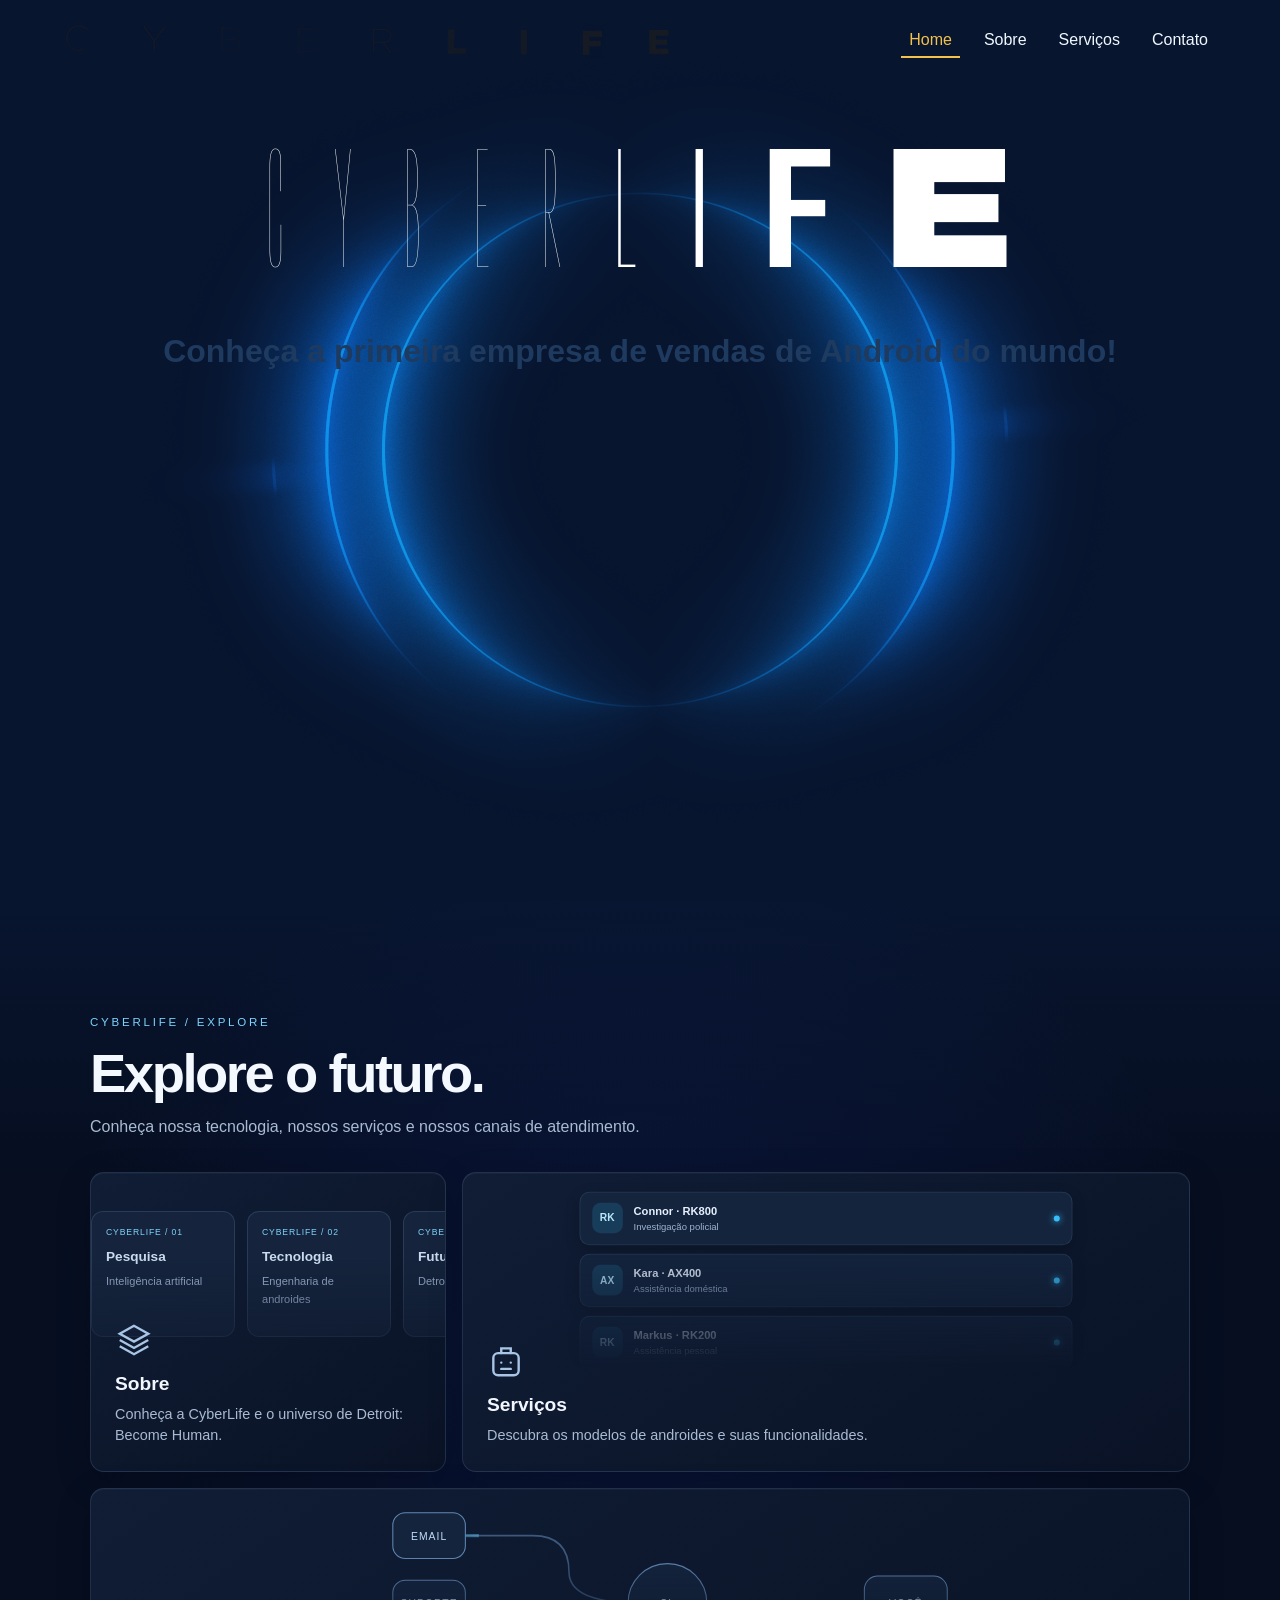
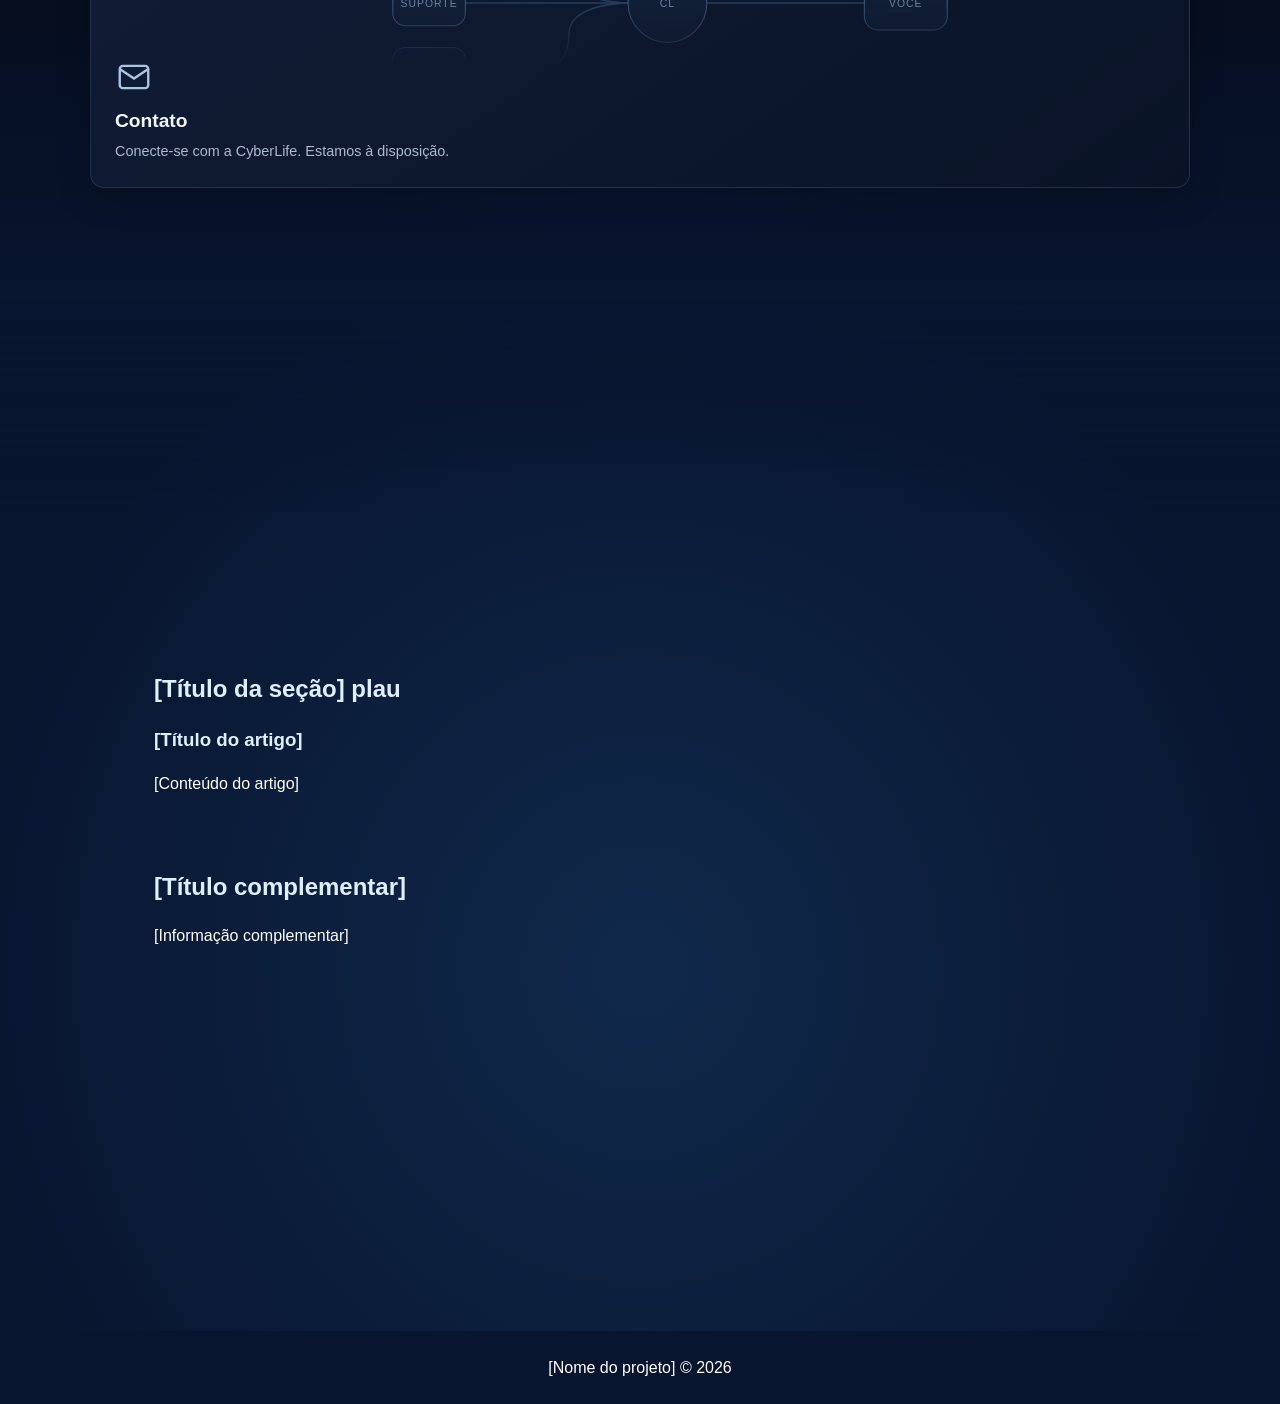
==== nome-do-grupo-tema/index.html @ b4b97a8e "test css" ====
<!doctype html>
<html lang="pt-BR">
<head>
    <meta charset="UTF-8">
    <meta name="viewport" content="width=device-width, initial-scale=1.0">
    <title>Home | DBH IFC</title>
    <link rel="stylesheet" href="css/style.css">
    <link rel="stylesheet" href="css/bento.css">
    <link rel="stylesheet" href="css/text-pressure.css">
</head>
<body class="landing-page">
    <div class="landing-intro">
    <div id="magic-rings-home" class="magic-rings" aria-hidden="true"></div>
    <header class="site-header">
        <a class="logo" href="index.html">
            <img class="logo-cyberlife" src="img/CyberLife_Fonte.png" alt="[Descrição da logo do projeto]">
        </a>
        <nav class="main-nav" aria-label="Navegação principal">
            <ul>
                <li><a class="active" href="index.html">Home</a></li>
                <li><a href="sobre.html">Sobre</a></li>
                <li><a href="servicos.html">Serviços</a></li>
                <li><a href="contato.html">Contato</a></li>
            </ul>
        </nav>
    </header>
    <!-- ideias para essa parada:
        - fazer um joguinho de escolhas, mostrar um pouco da história de acordo com as escolhas de quem ta no site
        - fazer um quiz com o tema "qual robô combina comigo"
        - fazer um monte seu android, e dps aparece robos da ficção, pensei em nao ser restritivo só a androids, mas qualquer robo ou ia, por ex: o jarvis, C3PO, R2D2 ou walle.
        - ...
    
    -->
    <main>
        <section id="inicio" class="hero">
            <div class="text-pressure-container"><h1 class="text-pressure-title" aria-label="CyberLife"><span aria-hidden="true">C</span><span aria-hidden="true">Y</span><span aria-hidden="true">B</span><span aria-hidden="true">E</span><span aria-hidden="true">R</span><span aria-hidden="true">L</span><span aria-hidden="true">I</span><span aria-hidden="true">F</span><span aria-hidden="true">E</span></h1></div>
            <p class="hero-tagline">Conheça a primeira empresa de vendas de Android do mundo!</p>
        </section>

    </div>
    </div>

    <section class="landing-bento" aria-labelledby="bento-title">
        <div class="bento-shell">
            <div class="bento-heading bento-reveal">
                <span class="bento-eyebrow">CYBERLIFE / EXPLORE</span>
                <h2 id="bento-title">Explore o futuro.</h2>
                <p>Conheça nossa tecnologia, nossos serviços e nossos canais de atendimento.</p>
            </div>
            <div class="bento-grid">
                <a class="bento-card bento-about bento-reveal" href="sobre.html">
                    <div class="bento-art bento-marquee" aria-hidden="true">
                        <div class="bento-track">
                            <div class="bento-files"><div class="bento-file"><span>CYBERLIFE / 01</span><strong>Pesquisa</strong><small>Inteligência artificial</small></div><div class="bento-file"><span>CYBERLIFE / 02</span><strong>Tecnologia</strong><small>Engenharia de androides</small></div><div class="bento-file"><span>CYBERLIFE / 03</span><strong>Futuro</strong><small>Detroit · 2038</small></div><div class="bento-file"><span>CYBERLIFE / 04</span><strong>CyberLife</strong><small>Inovação e humanidade</small></div></div>
                            <div class="bento-files"><div class="bento-file"><span>CYBERLIFE / 01</span><strong>Pesquisa</strong><small>Inteligência artificial</small></div><div class="bento-file"><span>CYBERLIFE / 02</span><strong>Tecnologia</strong><small>Engenharia de androides</small></div><div class="bento-file"><span>CYBERLIFE / 03</span><strong>Futuro</strong><small>Detroit · 2038</small></div><div class="bento-file"><span>CYBERLIFE / 04</span><strong>CyberLife</strong><small>Inovação e humanidade</small></div></div>
                        </div>
                    </div>
                    <div class="bento-copy"><svg viewBox="0 0 24 24" fill="none" stroke="currentColor" stroke-width="1.5"><path d="M12 3 3 8l9 5 9-5-9-5ZM3 12l9 5 9-5M3 16l9 5 9-5"/></svg><h3>Sobre</h3><p>Conheça a CyberLife e o universo de Detroit: Become Human.</p></div>
                    <span class="bento-cta">Conheça a CyberLife <span aria-hidden="true">→</span></span>
                </a>
                <a class="bento-card bento-services bento-reveal" href="servicos.html">
                    <div class="bento-art bento-notifications" aria-hidden="true">
                        <div class="bento-notification"><span class="bento-model">RK</span><div><strong>Connor · RK800</strong><small>Investigação policial</small></div><i></i></div>
                        <div class="bento-notification"><span class="bento-model">AX</span><div><strong>Kara · AX400</strong><small>Assistência doméstica</small></div><i></i></div>
                        <div class="bento-notification"><span class="bento-model">RK</span><div><strong>Markus · RK200</strong><small>Assistência pessoal</small></div><i></i></div>
                    </div>
                    <div class="bento-copy"><svg viewBox="0 0 24 24" fill="none" stroke="currentColor" stroke-width="1.5"><rect x="4" y="7" width="16" height="14" rx="3"/><path d="M9 7V4h6v3M9 13h.01M15 13h.01M9 17h6" stroke-linecap="round"/></svg><h3>Serviços</h3><p>Descubra os modelos de androides e suas funcionalidades.</p></div>
                    <span class="bento-cta">Explorar catálogo <span aria-hidden="true">→</span></span>
                </a>
                <a class="bento-card bento-contact bento-reveal" href="contato.html">
                    <div class="bento-art bento-network" aria-hidden="true">
                        <svg viewBox="0 0 700 220" preserveAspectRatio="xMidYMid meet"><defs><linearGradient id="bento-beam"><stop stop-color="#38bdf8" stop-opacity="0"/><stop offset=".5" stop-color="#a5eaff"/><stop offset="1" stop-color="#38bdf8" stop-opacity="0"/></linearGradient></defs>
                        <g class="bento-wires"><path d="M120 45H220Q255 45 255 80T350 110"/><path d="M120 110H350"/><path d="M120 175H220Q255 175 255 140T350 110"/><path d="M350 110H580"/></g>
                        <g class="bento-beams"><path d="M120 45H220Q255 45 255 80T350 110"/><path d="M120 110H350"/><path d="M120 175H220Q255 175 255 140T350 110"/><path d="M350 110H580"/></g>
                        <g class="bento-nodes"><rect x="85" y="23" width="70" height="44" rx="12"/><rect x="85" y="88" width="70" height="44" rx="12"/><rect x="85" y="153" width="70" height="44" rx="12"/><circle cx="350" cy="110" r="38"/><rect x="540" y="84" width="80" height="52" rx="13"/></g>
                        <g class="bento-node-labels"><text x="120" y="49">EMAIL</text><text x="120" y="114">SUPORTE</text><text x="120" y="179">INFO</text><text x="350" y="114">CL</text><text x="580" y="114">VOCÊ</text></g></svg>
                    </div>
                    <div class="bento-copy"><svg viewBox="0 0 24 24" fill="none" stroke="currentColor" stroke-width="1.5"><rect x="3" y="5" width="18" height="14" rx="2"/><path d="m3 7 9 6 9-6"/></svg><h3>Contato</h3><p>Conecte-se com a CyberLife. Estamos à disposição.</p></div>
                    <span class="bento-cta">Entre em contato <span aria-hidden="true">→</span></span>
                </a>
            </div>
        </div>
    </section>

    <main class="landing-details">
        <div class="topography-backdrop" aria-hidden="true"><canvas id="topography-home"></canvas></div>
        <div class="landing-reveal">
        <section class="section">
            <h2>[Título da seção] plau</h2>
            <article class="card">
                <h3>[Título do artigo]</h3>
                <p>[Conteúdo do artigo]</p>
            </article>
        </section>

        <aside class="aside">
            <h2>[Título complementar]</h2>
            <p>[Informação complementar]</p>
        </aside>
        </div>
    </main>

    <footer class="site-footer">
        <p>[Nome do projeto] &copy; 2026</p>
    </footer>
    <script src="js/magic-rings.js"></script>
    <script src="js/topography.js" defer></script>
    <script src="js/bento.js" defer></script>
    <script src="js/text-pressure.js" defer></script>
    <script>
        new MagicRings('#magic-rings-home', {
            color: '#38BDF8',
            colorTwo: '#1E3FD8',
            ringCount: 7,
            motion: 'pulse',
            speed: 0.8,
            lineThickness: 1.5,
            glow: 1,
            baseRadius: 0.24,
            radiusStep: 0.08,
            expansion: 0.08,
            rotation: 0,
            spin: 0.08,
            tilt: 0.12,
            followMouse: true,
            mouseInfluence: 0.18,
            clickBurst: true,
            intro: true,
            theme: 'dark',
            grain: 0.08,
            opacity: 0.9
        });
    </script>
</body>
</html>
---- nome-do-grupo-tema/css/style.css ----
/*
==============================================================================
TRABALHO FINAL - WEB DESIGN
Tema do Projeto: [Nome do Tema]
Data de Entrega: 03/12/2026
Integrantes: 
1. Alice
2. Airk
3. Daniel
==============================================================================
*/

/*
==========================================================================
SEÇÃO 1: RESET CSS
==========================================================================
*/

* { box-sizing: border-box; margin: 0; padding: 0; }
html {
    scroll-behavior: smooth;
    scroll-padding-top: 20px;
}

body { background: #08152f; color: #222; font-family: Arial, sans-serif; line-height: 1.6; }
img { display: block; max-width: 100%; }
.banner { display: block; max-width: 50%;}
a { color: inherit; text-decoration: none; }
ul { list-style: none; }

.magic-rings {
    position: fixed;
    inset: 0;
    width: 100%;
    height: 100%;
    overflow: hidden;
    z-index: 0;
}

.magic-rings__canvas {
    position: absolute;
    inset: 0;
    display: block;
    width: 100%;
    height: 100%;
    pointer-events: none;
}

.letter-glitch {
    position: fixed;
    inset: 0;
    width: 100%;
    height: 100%;
    overflow: hidden;
    z-index: 0;
}

.letter-glitch-canvas {
    position: absolute;
    inset: 0;
    display: block;
    width: 100%;
    height: 100%;
    pointer-events: none;
}

.scanner-container {
    position: fixed;
    inset: 0;
    width: 100%;
    height: 100%;
    overflow: hidden;
    z-index: 0;
}

.scanner-canvas {
    position: absolute;
    inset: 0;
    display: block;
    width: 100%;
    height: 100%;
    pointer-events: none;
}

.site-header,
main,
.site-footer {
    position: relative;
    z-index: 1;
}

/*
==========================================================================
SEÇÃO 2: ESTRUTURA E NAVEGAÇÃO
==========================================================================
*/

.site-header { align-items: center; color: #fff; display: flex; justify-content: space-between; padding: 1rem 5%; }
.logo img { max-height: 48px; }
.main-nav ul { display: flex; gap: 1rem; }
.main-nav a { border-bottom: 2px solid transparent; padding: .5rem; }
.main-nav a:hover, .main-nav a.active { border-bottom-color: #f2c14e; color: #f2c14e; }
.page-content, .section, .gallery-section, .form-section { margin: 0 auto; max-width: 1100px; padding: 3rem 5%; }
.hero { padding: 3rem 5%; text-align: center; }
.landing-hero-content {
    color:rgba(56, 189, 248, 0.42);
}
.hero .banner {
    filter: brightness(0) invert(1);
    margin: 0 auto 2rem;
    max-height: 400px;
    object-fit: contain;
    width: 100%;
}
.aside { margin: 0 auto 2rem; max-width: 1100px; padding: 1.5rem 5%; }
.site-footer {color: #fff; padding: 1.5rem 5%; text-align: center; }

/*
==========================================================================
SEÇÃO 3: CONTEÚDO
==========================================================================
*/

h1, h2, h3 { color: #ffffff; margin-bottom: 1rem; }
.content-list { display: grid; gap: .75rem; margin-left: 1.25rem; }
.content-list li { list-style: disc; }
.button { background: #f2c14e; border: 1px solid #d49d16; border-radius: .25rem; color: #222; cursor: pointer; display: inline-block; font: inherit; font-weight: bold; padding: .75rem 1.25rem; }
.button:hover { background: #d49d16; }

.gallery { display: grid; gap: 1.5rem; grid-template-columns: repeat(3, 1fr); }
.gallery-item { border: 0; min-width: 0; padding: 0; }
.gallery-item img { height: 180px; object-fit: cover; width: 100%; }

/*
==========================================================================
SEÇÃO: CARDS DE PERFIL / PRODUTOS
==========================================================================
*/

.profile-card {
    --pc-radius: 16px;
    --pc-pointer-x: 50%;
    --pc-pointer-y: 50%;
    --pc-active: 0;
    --pc-rotate-x: 0deg;
    --pc-rotate-y: 0deg;
    width: 100%;
    max-width: 360px;
    margin: 0 auto;
    perspective: 900px;
}

.profile-card__body {
    border-radius: var(--pc-radius);
    position: relative;
    transform: rotateX(var(--pc-rotate-x)) rotateY(var(--pc-rotate-y));
    transform-style: preserve-3d;
    transition: transform 120ms ease;
}

.profile-card__tile {
    aspect-ratio: 3 / 4;
    border: 1px solid rgba(145, 196, 255, 0.28);
    border-radius: var(--pc-radius);
    overflow: hidden;
    position: relative;
    background: linear-gradient(180deg, #dfeeff 0%, #607ea4 100%);
    box-shadow: 0 24px 60px rgba(0, 0, 0, 0.5), 0 0 28px rgba(56, 189, 248, 0.12);
}

.profile-card__photo {
    height: 100%;
    width: 100%;
    object-fit: cover;
}

.profile-card__scrim,
.profile-card__sheen,
.profile-card__holo,
.profile-card__glare,
.profile-card__shade,
.profile-card__rim,
.profile-card__tile-rim {
    position: absolute;
    inset: 0;
    pointer-events: none;
}

.profile-card__scrim {
    background:
        linear-gradient(180deg, rgba(198, 229, 255, 0.12) 0%, transparent 48%),
        linear-gradient(180deg, transparent 42%, rgba(5, 20, 43, 0.94));
}

.profile-card__sheen {
    background: radial-gradient(circle at var(--pc-pointer-x) var(--pc-pointer-y),
        rgba(255, 255, 255, 0.42),
        transparent 42%);
    opacity: calc(0.15 + var(--pc-active) * 0.55);
    mix-blend-mode: screen;
}

.profile-card__holo {
    background:
        radial-gradient(circle at var(--pc-pointer-x) var(--pc-pointer-y),
            rgba(56, 189, 248, 0.42),
            transparent 28%);
    opacity: var(--pc-active);
    mix-blend-mode: color-dodge;
}

.profile-card__info {
    position: absolute;
    left: 18px;
    right: 18px;
    bottom: 18px;
    z-index: 2;
}

.profile-card__name,
.profile-card__title {
    color: #fff;
    margin: 0;
}

.profile-card__name {
    color: #fff;
    font-size: 1.55rem;
    letter-spacing: .08em;
    text-transform: uppercase;
}

.profile-card__title {
    font-size: .78rem;
    letter-spacing: .04em;
    opacity: .82;
}

.profile-card__footer {
    align-items: center;
    background: #17171f;
    border-radius: 0 0 var(--pc-radius) var(--pc-radius);
    color: #f4f4f7;
    display: grid;
    gap: 10px;
    grid-template-columns: 1fr auto;
    margin: -1px 8px 0;
    padding: 10px 12px;
    position: relative;
}

.profile-card__status {
    color: #38bdf8;
    font-size: 1rem;
    font-weight: 800;
}

.profile-card__avatar {
    height: 42px;
    overflow: hidden;
    width: 42px;
    display: none;
}

.profile-card__avatar img {
    border-radius: 50%;
    height: 100%;
    object-fit: cover;
    width: 100%;
}

.profile-card__handle {
    font-size: .78rem;
}

.profile-card__contact {
    align-items: center;
    background: #23232d;
    border: 1px solid rgba(255, 255, 255, 0.12);
    border-radius: 999px;
    color: #fff;
    cursor: pointer;
    display: flex;
    gap: 5px;
    padding: 9px 12px;
    transition: background 180ms ease, transform 180ms ease;
}

.profile-card__contact:hover {
    background: #38bdf8;
    color: #08152f;
    transform: translateY(-2px);
}

/*
==========================================================================
SEÇÃO 4: FORMULÁRIO
==========================================================================
*/

form { border: 1px solid #d5d5d5; border-radius: .5rem; display: grid; gap: 1rem; max-width: 650px; padding: 1.5rem; }
.form-group { display: grid; gap: .35rem; }
input, textarea { border: 1px solid #aaa; border-radius: .25rem; font: inherit; padding: .75rem; width: 100%; }
input:focus, textarea:focus { border-color: #1f3a5f; outline: 2px solid #dce8f5; }
.error-message { color: #b42318; min-height: 1.2rem; }
.form-feedback { color: #16794c; font-weight: bold; min-height: 1.5rem; }

/*
==========================================================================
SEÇÃO 5: RESPONSIVIDADE
==========================================================================
*/

@media (max-width: 700px) {
    .site-header { align-items: flex-start; flex-direction: column; gap: 1rem; }
    .main-nav ul { flex-wrap: wrap; }
    .gallery { grid-template-columns: 1fr; }
}

/*
=============================
Home/Index& servicos: adjustments
=============================
*/
p {
    color: white;
}

li {
    color: aliceblue;
}
@media (prefers-reduced-motion: reduce) {
    html { scroll-behavior: auto; }
}

/* Landing page: scoped so the other pages retain their original layout. */
.landing-page { overflow-x: clip; }
.landing-intro { position: relative; isolation: isolate; min-height: 100vh; min-height: 100svh; }
.landing-intro .magic-rings { position: absolute; }
.landing-hero-content { position: relative; z-index: 1; }
.landing-details { position: relative; isolation: isolate; min-height: 115vh; display: grid; align-items: center; overflow: hidden; background: #08152f; color: #e0efff; }
.landing-details h2, .landing-details h3 { color: #e0efff; }
.topography-backdrop { position: absolute; inset: 0; z-index: -1; pointer-events: none; background: radial-gradient(ellipse at 50% 65%, #10294b, #08152f 75%); }
.topography-backdrop canvas { position: absolute; width: 100%; height: 100%; inset: 0; display: block; opacity: var(--topography-opacity, 1); }
.landing-details::before { content: ''; position: absolute; inset: 0 0 auto; height: 24vh; background: linear-gradient(#08152f, transparent); pointer-events: none; z-index: 0; }
.landing-reveal { position: relative; opacity: var(--reveal-opacity, 1); transform: translateY(var(--reveal-offset, 0px)); }
.landing-page .site-footer { background: #08152f; }
@media (prefers-reduced-motion: reduce) { .landing-reveal { opacity: 1; transform: none; } .topography-backdrop canvas { opacity: 1; } }
---- nome-do-grupo-tema/css/bento.css ----
/* Landing-only Bento Grid, inspired by Magic UI's animated card demo. */
.landing-bento{position:relative;isolation:isolate;padding:clamp(80px,12vh,150px) 5%;color:#eaf4ff;background:linear-gradient(180deg,#08152f 0%,#060e20 28%,#060e20 72%,#08152f 100%);overflow:hidden}
.landing-bento::before{content:"";position:absolute;inset:0;z-index:-1;background:radial-gradient(ellipse at 50% 45%,rgba(30,63,216,.14),transparent 66%);pointer-events:none}
.bento-shell{max-width:1100px;margin:auto}.bento-heading{margin-bottom:32px}.bento-eyebrow{font-size:.72rem;letter-spacing:.24em;color:#7dd3fc}.bento-heading h2{font-size:clamp(2rem,5vw,3.4rem);line-height:1.1;letter-spacing:-.045em;color:#f4f8ff;margin:.65rem 0}.bento-heading p{color:#a9bbd2;max-width:650px}
.bento-grid{display:grid;grid-template-columns:repeat(3,minmax(0,1fr));gap:16px}.bento-card{position:relative;isolation:isolate;display:flex;flex-direction:column;justify-content:flex-end;min-height:300px;overflow:hidden;border-radius:14px;border:1px solid rgba(155,190,237,.15);background:linear-gradient(145deg,#101d35,#0a1326);box-shadow:0 10px 35px #0003,inset 0 1px 0 #ffffff08;transition:border-color .3s,box-shadow .3s;outline-offset:5px}.bento-card:hover,.bento-card:focus-visible{border-color:#68bdf080;box-shadow:0 12px 42px #0005,0 0 24px #38bdf812}.bento-about{grid-column:span 1}.bento-services{grid-column:span 2}.bento-contact{grid-column:span 3;min-height:300px}
.bento-art{position:absolute;inset:0;z-index:-1;overflow:hidden;pointer-events:none;mask-image:linear-gradient(to bottom,#000 5%,#000 28%,transparent 78%);transition:transform .3s ease-out}.bento-copy{padding:24px;transition:transform .3s ease-out;position:relative}.bento-copy svg{width:38px;height:38px;color:#a8c5e5;display:block;margin-bottom:10px;transition:transform .3s ease-out;transform-origin:left bottom}.bento-copy h3{color:#f2f7ff;margin:0 0 4px;font-size:1.2rem;font-weight:600}.bento-copy p{color:#a9bbd2;font-size:.9rem;line-height:1.5;max-width:390px}.bento-cta{position:absolute;bottom:20px;left:24px;font-size:.84rem;font-weight:600;color:#bdeaff;opacity:0;transform:translateY(12px);transition:opacity .3s,transform .3s;display:flex;gap:10px;align-items:center}.bento-card:hover .bento-copy,.bento-card:focus-visible .bento-copy{transform:translateY(-30px)}.bento-card:hover .bento-copy svg,.bento-card:focus-visible .bento-copy svg{transform:scale(.8)}.bento-card:hover .bento-cta,.bento-card:focus-visible .bento-cta{opacity:1;transform:translateY(0)}
.bento-marquee{padding-top:38px}.bento-track{display:flex;width:max-content;animation:bento-marquee 20s linear infinite}.bento-files{display:flex;gap:12px;padding-right:12px}.bento-file{width:144px;height:126px;padding:14px;border-radius:12px;border:1px solid #8eafd52b;background:#15243c;color:#cbdcf0;filter:blur(.6px);transition:filter .3s;display:flex;flex-direction:column;gap:6px}.bento-file span{font-size:.54rem;letter-spacing:.1em;color:#7dd3fc}.bento-file strong{font-size:.85rem}.bento-file small{font-size:.69rem;color:#9db1cd}.bento-about:hover .bento-track{animation-play-state:paused}.bento-about:hover .bento-file{filter:none}@keyframes bento-marquee{to{transform:translateX(-50%)}}
.bento-notifications{display:flex;flex-direction:column;gap:10px;padding:22px 10%;transform:scale(.85);transform-origin:top center}.bento-services:hover .bento-notifications,.bento-services:focus-visible .bento-notifications{transform:scale(.98)}.bento-notification{display:flex;align-items:center;gap:13px;padding:11px 14px;border:1px solid #96b9e526;background:#14243d;border-radius:12px;box-shadow:0 6px 18px #0003;animation:bento-notice 7.5s ease-in-out infinite}.bento-notification:nth-child(2){animation-delay:1s}.bento-notification:nth-child(3){animation-delay:2s}.bento-model{display:grid;place-items:center;width:36px;height:36px;flex:none;border-radius:10px;color:#bae6fd;background:#183d5b;font-size:.75rem;font-weight:bold}.bento-notification strong,.bento-notification small{display:block}.bento-notification strong{font-size:.82rem;color:#e5efff}.bento-notification small{font-size:.7rem;color:#9eb4d0}.bento-notification i{margin-left:auto;width:7px;height:7px;border-radius:50%;background:#38bdf8;box-shadow:0 0 9px #38bdf8}@keyframes bento-notice{0%,85%,100%{transform:translateY(0);opacity:.83}12%,28%{transform:translateY(-4px);opacity:1;box-shadow:0 0 18px #38bdf81c}}
.bento-network{inset:0 0 auto auto;width:100%;height:240px;transform:scale(.95);transform-origin:top right}.bento-network svg{width:100%;height:100%;display:block}.bento-contact:hover .bento-network,.bento-contact:focus-visible .bento-network{transform:scale(1.05)}.bento-wires path,.bento-beams path{fill:none;stroke:#3c587b;stroke-width:1.5}.bento-beams path{stroke:url(#bento-beam);stroke-width:3;stroke-dasharray:48 180;animation:bento-beam 3.5s linear infinite}.bento-beams path:nth-child(2){animation-delay:-1.2s}.bento-beams path:nth-child(3){animation-delay:-2.2s}.bento-beams path:nth-child(4){animation-delay:-.5s}@keyframes bento-beam{to{stroke-dashoffset:-456}}.bento-nodes{fill:#14243d;stroke:#6288b4;stroke-width:1}.bento-node-labels{fill:#bddbf7;font-size:10px;text-anchor:middle;letter-spacing:1px}
.bento-ready .bento-reveal{opacity:0;translate:0 30px;transition:opacity .8s ease,translate .8s cubic-bezier(.2,.65,.2,1),border-color .3s,box-shadow .3s}.bento-ready .bento-reveal.is-visible{opacity:1;translate:0 0}.bento-ready .bento-services{transition-delay:.09s}.bento-ready .bento-contact{transition-delay:.16s}.bento-paused .bento-art *{animation-play-state:paused!important}
@media(max-width:760px){.bento-grid{grid-template-columns:1fr}.bento-about,.bento-services,.bento-contact{grid-column:1}.bento-card{min-height:285px}.bento-network{height:200px}.bento-notifications{padding-inline:8%}}@media(hover:none){.bento-copy{transform:translateY(-28px)}.bento-cta{opacity:1;transform:none}}@media(prefers-reduced-motion:reduce){.bento-ready .bento-reveal{opacity:1;translate:none;transition:none}.bento-art *{animation:none!important}.bento-card *{transition:none!important}}
---- nome-do-grupo-tema/css/text-pressure.css ----
@import url('https://fonts.googleapis.com/css2?family=Roboto+Flex:opsz,wdth,wght@8..144,25..151,100..1000&display=swap');
.text-pressure-container { position: relative; width: 65%; max-width: 760px; margin: 0 auto 2rem; }
.landing-page .text-pressure-title { font-family: 'Roboto Flex', Roboto, Arial, sans-serif; font-size: 8vw; font-weight: 100; line-height: 1; text-transform: uppercase; margin: 0; text-align: center; user-select: none; white-space: nowrap; width: 100%; color: white; display: flex; justify-content: space-between; transform-origin: center top; }
.text-pressure-title span { display: inline-block; font-variation-settings: 'wght' 100, 'wdth' 25, 'ital' 0; }
.landing-page .hero-tagline { color: #1f3a5f; font-size: 2em; font-weight: bold; margin-bottom: 1rem; }

@media (max-width: 600px) { .text-pressure-container { width: 88%; } }
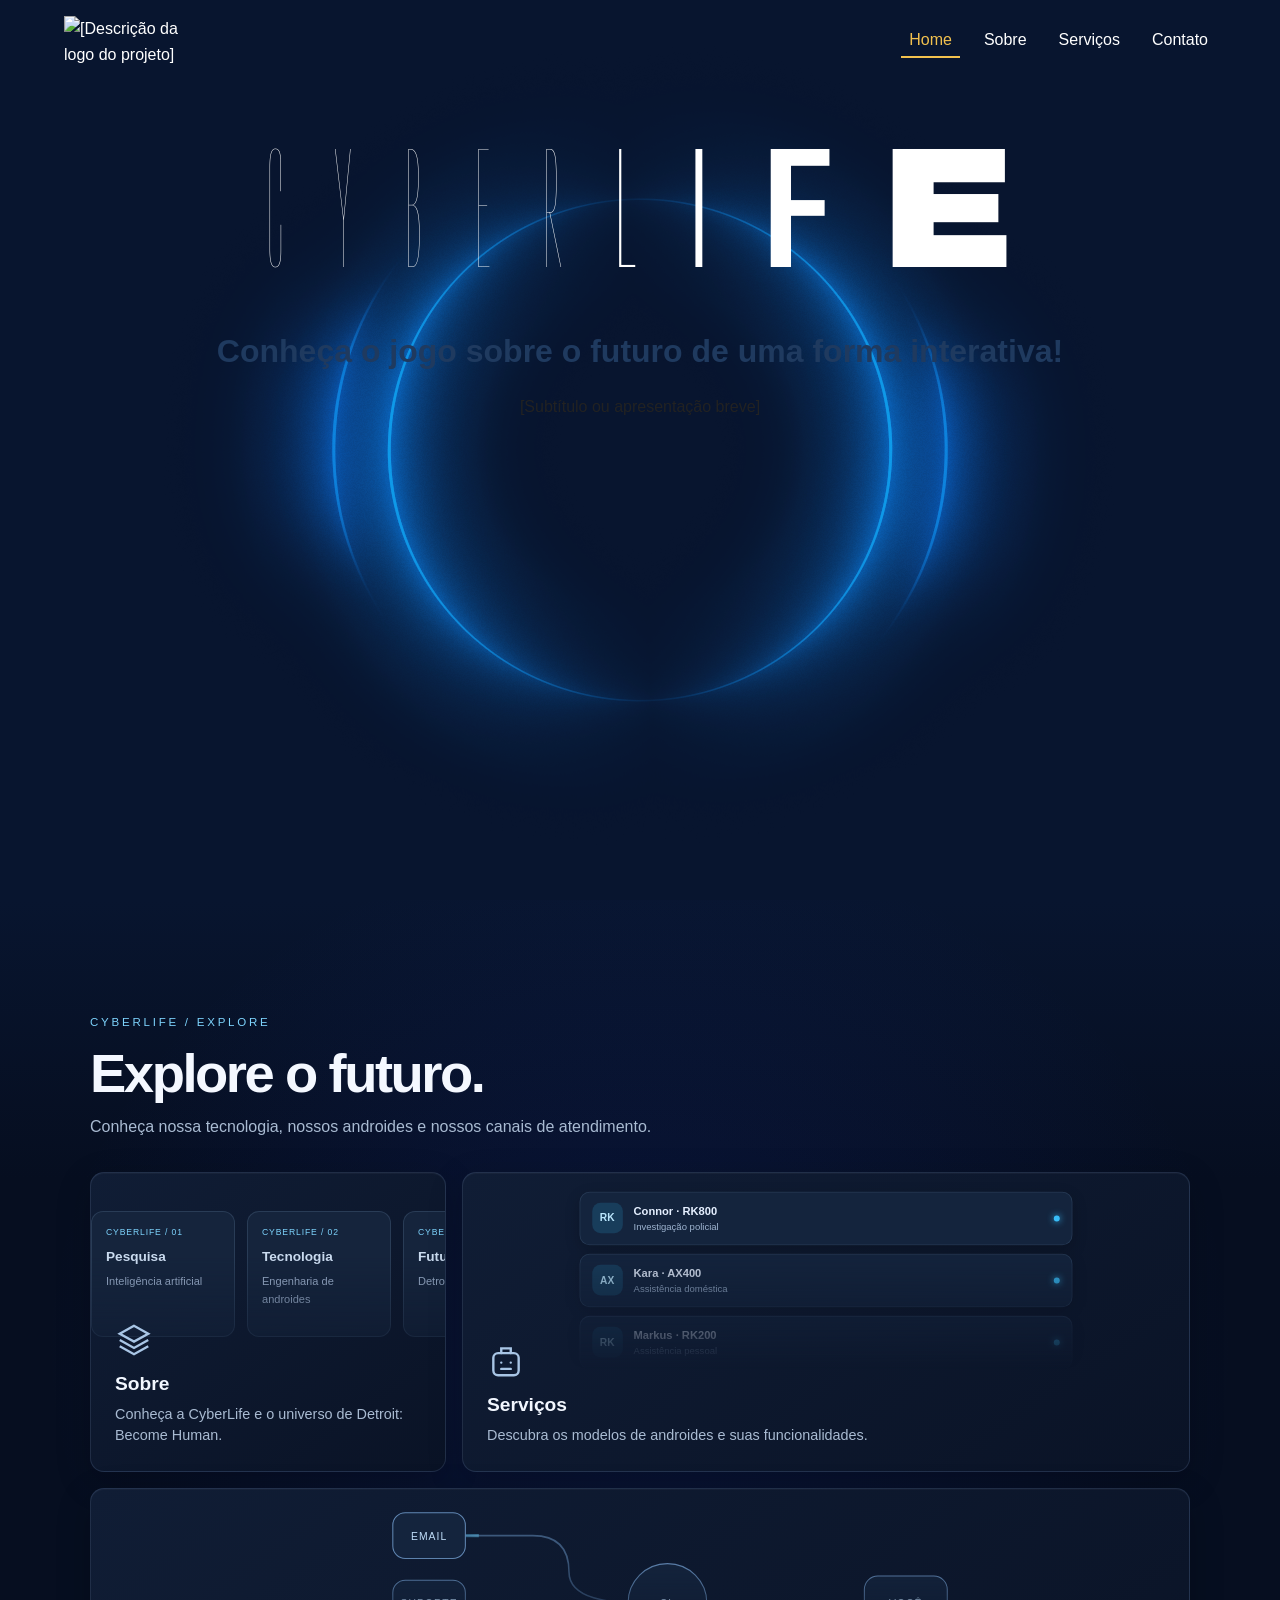
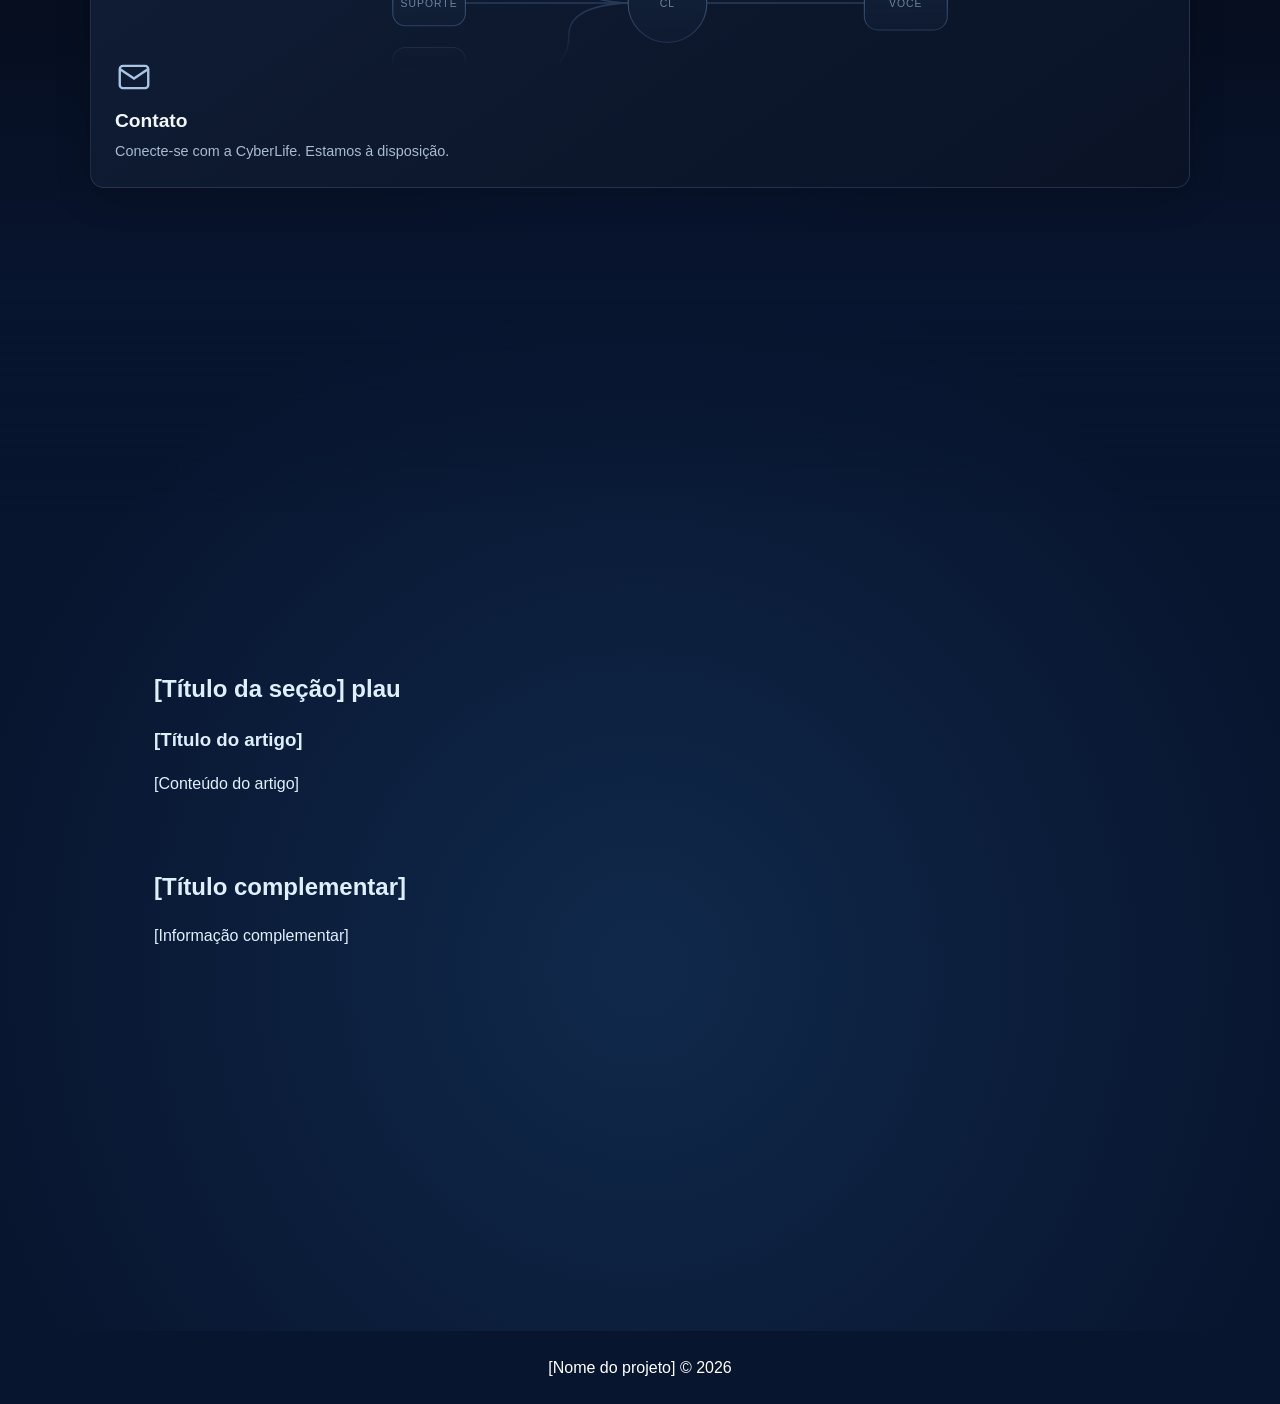
==== commit 5b1f7106: "fix: servicos" ====
--- a/nome-do-grupo-tema/index.html
+++ b/nome-do-grupo-tema/index.html
@@ -13,7 +13,7 @@
     <div id="magic-rings-home" class="magic-rings" aria-hidden="true"></div>
     <header class="site-header">
         <a class="logo" href="index.html">
-            <img class="logo-cyberlife" src="img/CyberLife_Fonte.png" alt="[Descrição da logo do projeto]">
+            <img src="img/CyberLife_Logo_DBH_transparente.png" alt="[Descrição da logo do projeto]">
         </a>
         <nav class="main-nav" aria-label="Navegação principal">
             <ul>
@@ -24,17 +24,12 @@
             </ul>
         </nav>
     </header>
-    <!-- ideias para essa parada:
-        - fazer um joguinho de escolhas, mostrar um pouco da história de acordo com as escolhas de quem ta no site
-        - fazer um quiz com o tema "qual robô combina comigo"
-        - fazer um monte seu android, e dps aparece robos da ficção, pensei em nao ser restritivo só a androids, mas qualquer robo ou ia, por ex: o jarvis, C3PO, R2D2 ou walle.
-        - ...
-    
-    -->
-    <main>
+
+    <div class="landing-hero-content">
         <section id="inicio" class="hero">
             <div class="text-pressure-container"><h1 class="text-pressure-title" aria-label="CyberLife"><span aria-hidden="true">C</span><span aria-hidden="true">Y</span><span aria-hidden="true">B</span><span aria-hidden="true">E</span><span aria-hidden="true">R</span><span aria-hidden="true">L</span><span aria-hidden="true">I</span><span aria-hidden="true">F</span><span aria-hidden="true">E</span></h1></div>
-            <p class="hero-tagline">Conheça a primeira empresa de vendas de Android do mundo!</p>
+            <p class="hero-tagline">Conheça o jogo sobre o futuro de uma forma interativa!</p>
+            <p>[Subtítulo ou apresentação breve]</p>
         </section>
 
     </div>
@@ -45,7 +40,7 @@
             <div class="bento-heading bento-reveal">
                 <span class="bento-eyebrow">CYBERLIFE / EXPLORE</span>
                 <h2 id="bento-title">Explore o futuro.</h2>
-                <p>Conheça nossa tecnologia, nossos serviços e nossos canais de atendimento.</p>
+                <p>Conheça nossa tecnologia, nossos androides e nossos canais de atendimento.</p>
             </div>
             <div class="bento-grid">
                 <a class="bento-card bento-about bento-reveal" href="sobre.html">
@@ -133,4 +128,3 @@
     </script>
 </body>
 </html>
-
--- a/nome-do-grupo-tema/css/style.css
+++ b/nome-do-grupo-tema/css/style.css
@@ -3,8 +3,7 @@
 TRABALHO FINAL - WEB DESIGN
 Tema do Projeto: [Nome do Tema]
 Data de Entrega: 03/12/2026
-Integrantes: 
-1. Alice
+Integrantes: 1. Alice
 2. Airk
 3. Daniel
 ==============================================================================
@@ -23,8 +22,7 @@
 }
 
 body { background: #08152f; color: #222; font-family: Arial, sans-serif; line-height: 1.6; }
-img { display: block; max-width: 100%; }
-.banner { display: block; max-width: 50%;}
+img { display: block; max-width: 50%; }
 a { color: inherit; text-decoration: none; }
 ul { list-style: none; }
 
@@ -102,9 +100,6 @@
 .main-nav a:hover, .main-nav a.active { border-bottom-color: #f2c14e; color: #f2c14e; }
 .page-content, .section, .gallery-section, .form-section { margin: 0 auto; max-width: 1100px; padding: 3rem 5%; }
 .hero { padding: 3rem 5%; text-align: center; }
-.landing-hero-content {
-    color:rgba(56, 189, 248, 0.42);
-}
 .hero .banner {
     filter: brightness(0) invert(1);
     margin: 0 auto 2rem;
@@ -121,7 +116,7 @@
 ==========================================================================
 */
 
-h1, h2, h3 { color: #ffffff; margin-bottom: 1rem; }
+h1, h2, h3 { color: #1f3a5f; margin-bottom: 1rem; }
 .content-list { display: grid; gap: .75rem; margin-left: 1.25rem; }
 .content-list li { list-style: disc; }
 .button { background: #f2c14e; border: 1px solid #d49d16; border-radius: .25rem; color: #222; cursor: pointer; display: inline-block; font: inherit; font-weight: bold; padding: .75rem 1.25rem; }
@@ -317,18 +312,6 @@
     .gallery { grid-template-columns: 1fr; }
 }
 
-/*
-=============================
-Home/Index& servicos: adjustments
-=============================
-*/
-p {
-    color: white;
-}
-
-li {
-    color: aliceblue;
-}
 @media (prefers-reduced-motion: reduce) {
     html { scroll-behavior: auto; }
 }
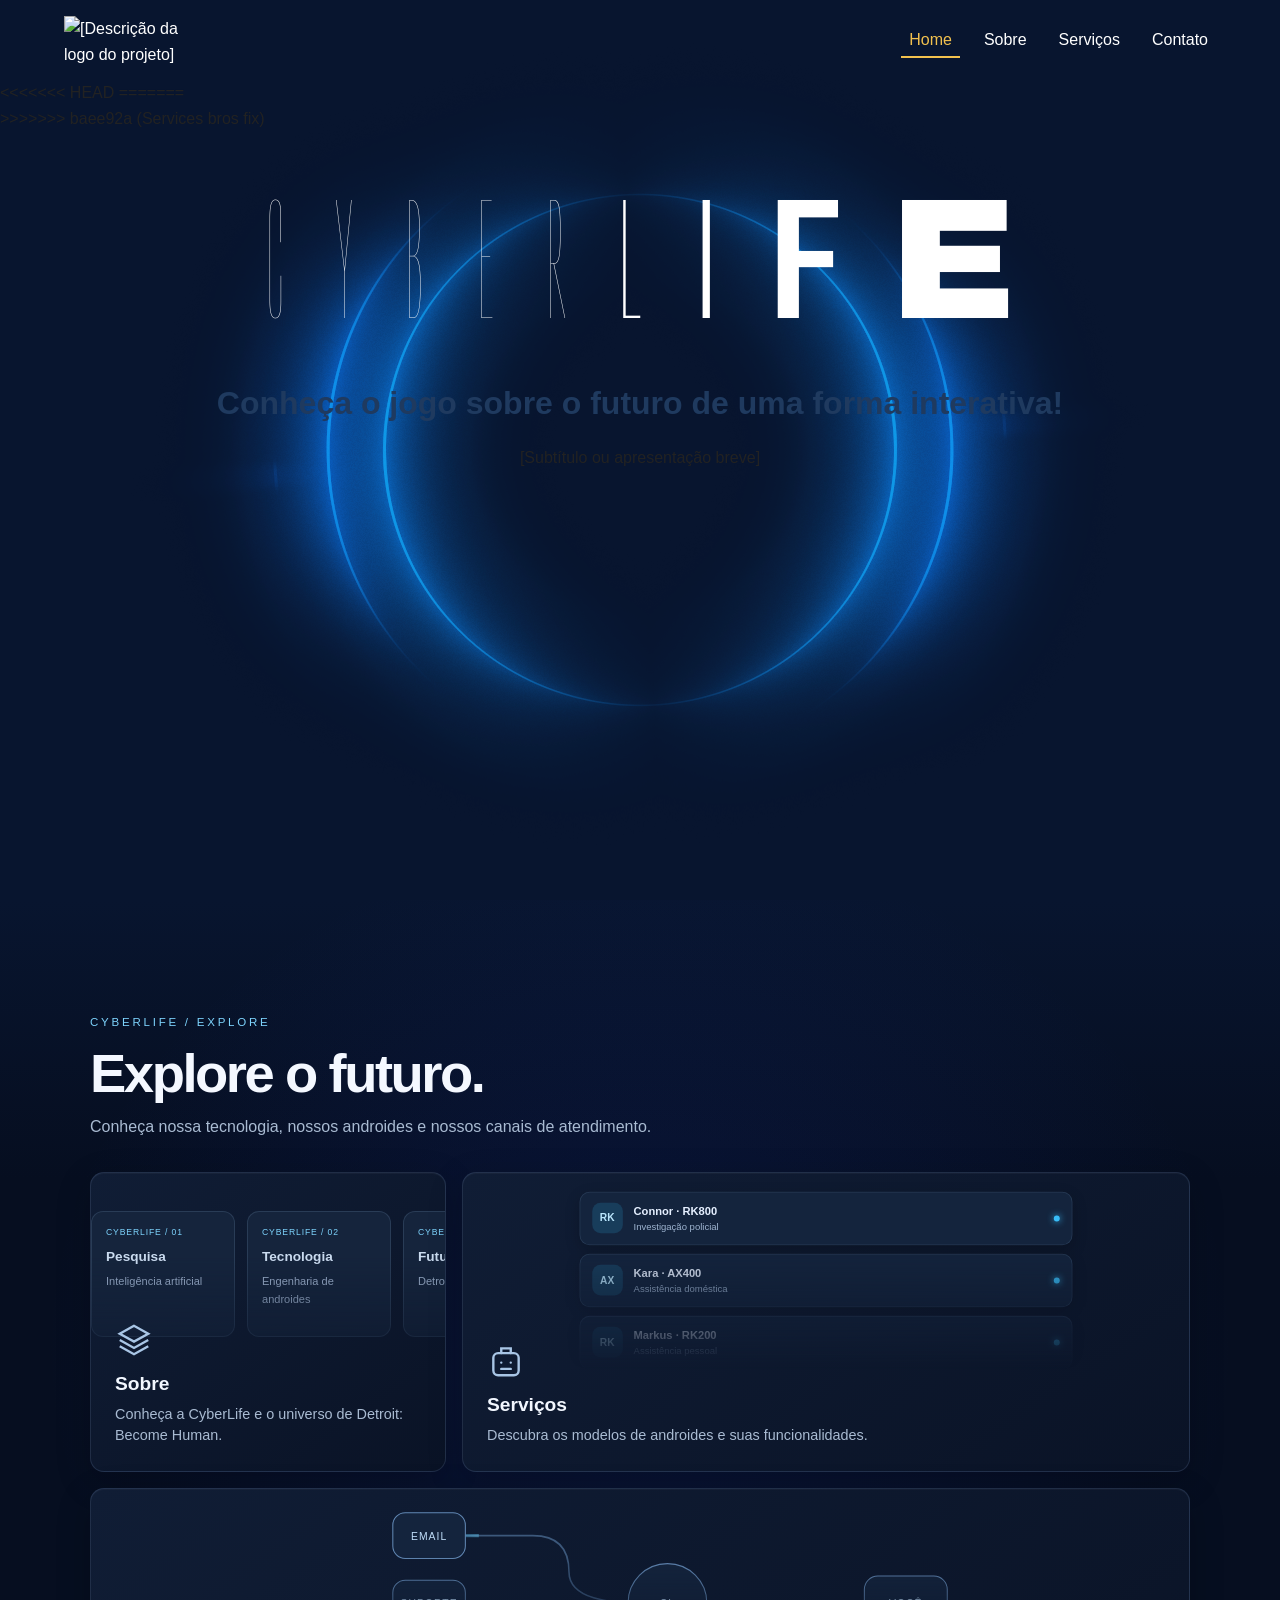
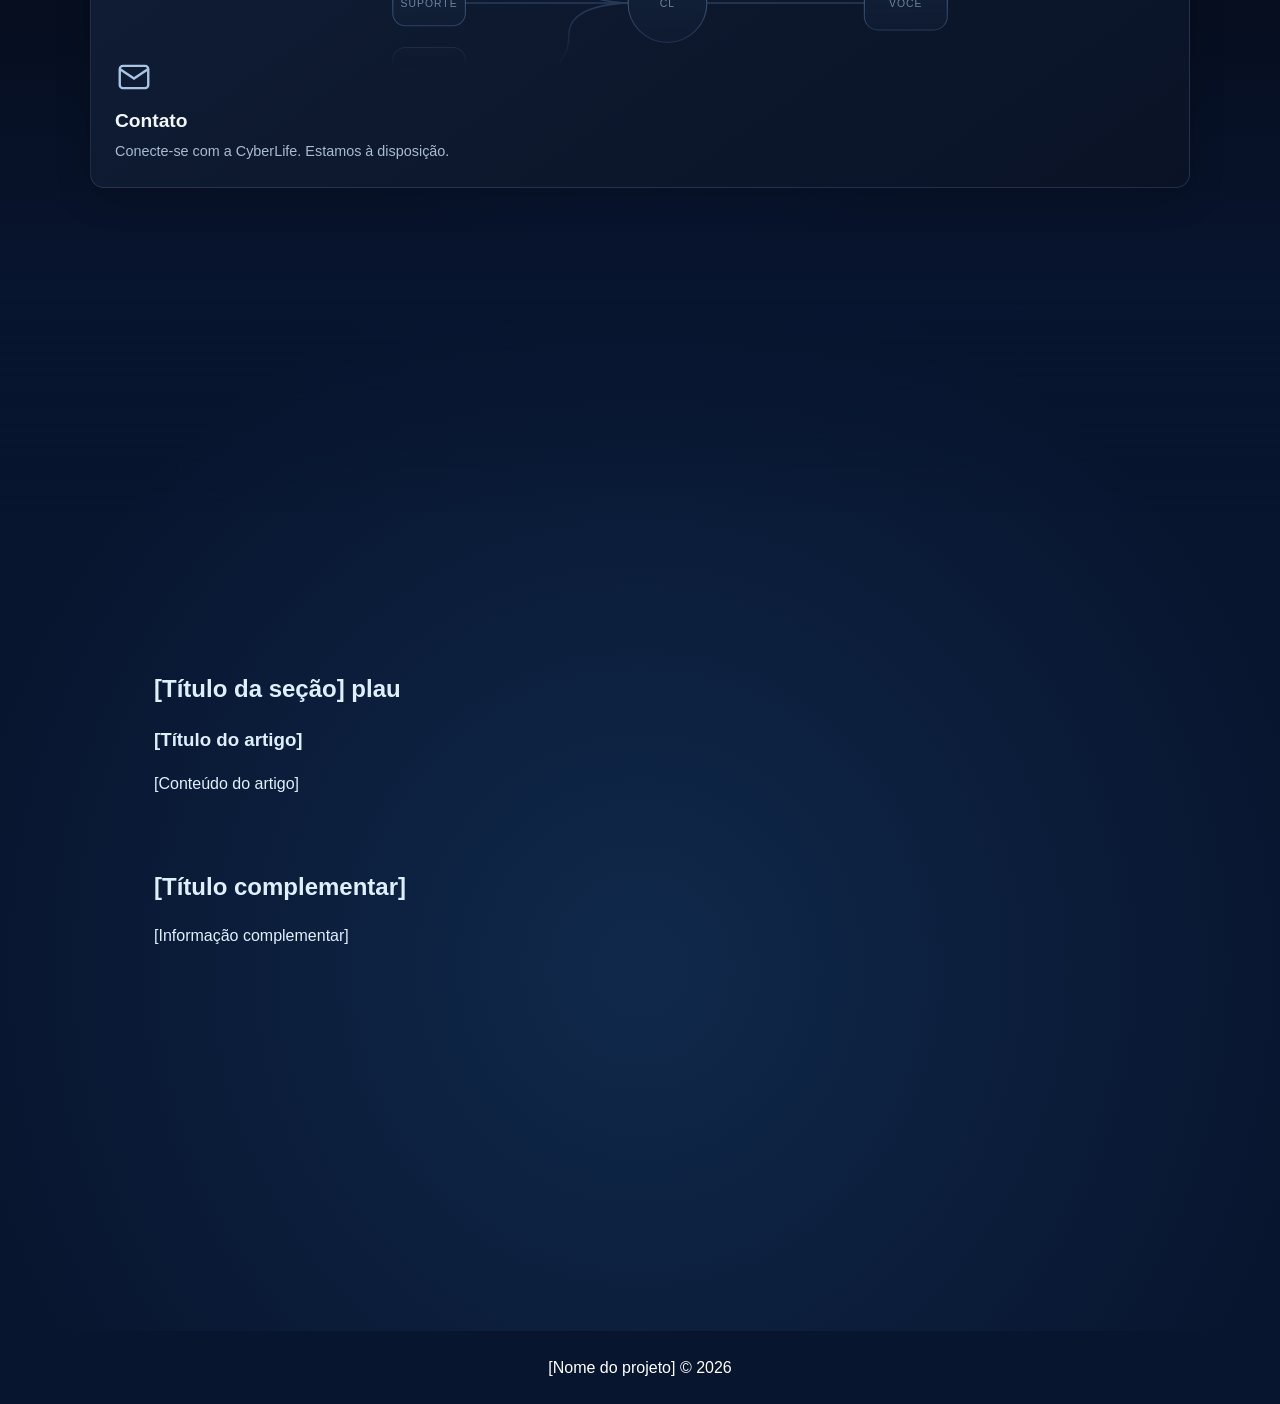
==== commit 63a4c201: "Services bros fix" ====
--- a/nome-do-grupo-tema/index.html
+++ b/nome-do-grupo-tema/index.html
@@ -26,6 +26,17 @@
     </header>
 
     <div class="landing-hero-content">
+<<<<<<< HEAD
+=======
+    <!-- ideias para essa parada:
+        - fazer um joguinho de escolhas, mostrar um pouco da história de acordo com as escolhas de quem ta no site
+        - fazer um quiz com o tema "qual robô combina comigo"
+        - fazer um monte seu android, e dps aparece robos da ficção, pensei em nao ser restritivo só a androids, mas qualquer robo ou ia, por ex: o jarvis, C3PO, R2D2 ou walle.
+        - ...
+    
+    -->
+    <main>
+>>>>>>> baee92a (Services bros fix)
         <section id="inicio" class="hero">
             <div class="text-pressure-container"><h1 class="text-pressure-title" aria-label="CyberLife"><span aria-hidden="true">C</span><span aria-hidden="true">Y</span><span aria-hidden="true">B</span><span aria-hidden="true">E</span><span aria-hidden="true">R</span><span aria-hidden="true">L</span><span aria-hidden="true">I</span><span aria-hidden="true">F</span><span aria-hidden="true">E</span></h1></div>
             <p class="hero-tagline">Conheça o jogo sobre o futuro de uma forma interativa!</p>
--- a/nome-do-grupo-tema/css/style.css
+++ b/nome-do-grupo-tema/css/style.css
@@ -329,3 +329,13 @@
 .landing-reveal { position: relative; opacity: var(--reveal-opacity, 1); transform: translateY(var(--reveal-offset, 0px)); }
 .landing-page .site-footer { background: #08152f; }
 @media (prefers-reduced-motion: reduce) { .landing-reveal { opacity: 1; transform: none; } .topography-backdrop canvas { opacity: 1; } }
+<<<<<<< HEAD
+=======
+.site-header {
+    position: sticky;
+    top: 0;
+    background-color: #08152f;
+    z-index: 10;
+    opacity: 70%;
+}
+>>>>>>> baee92a (Services bros fix)
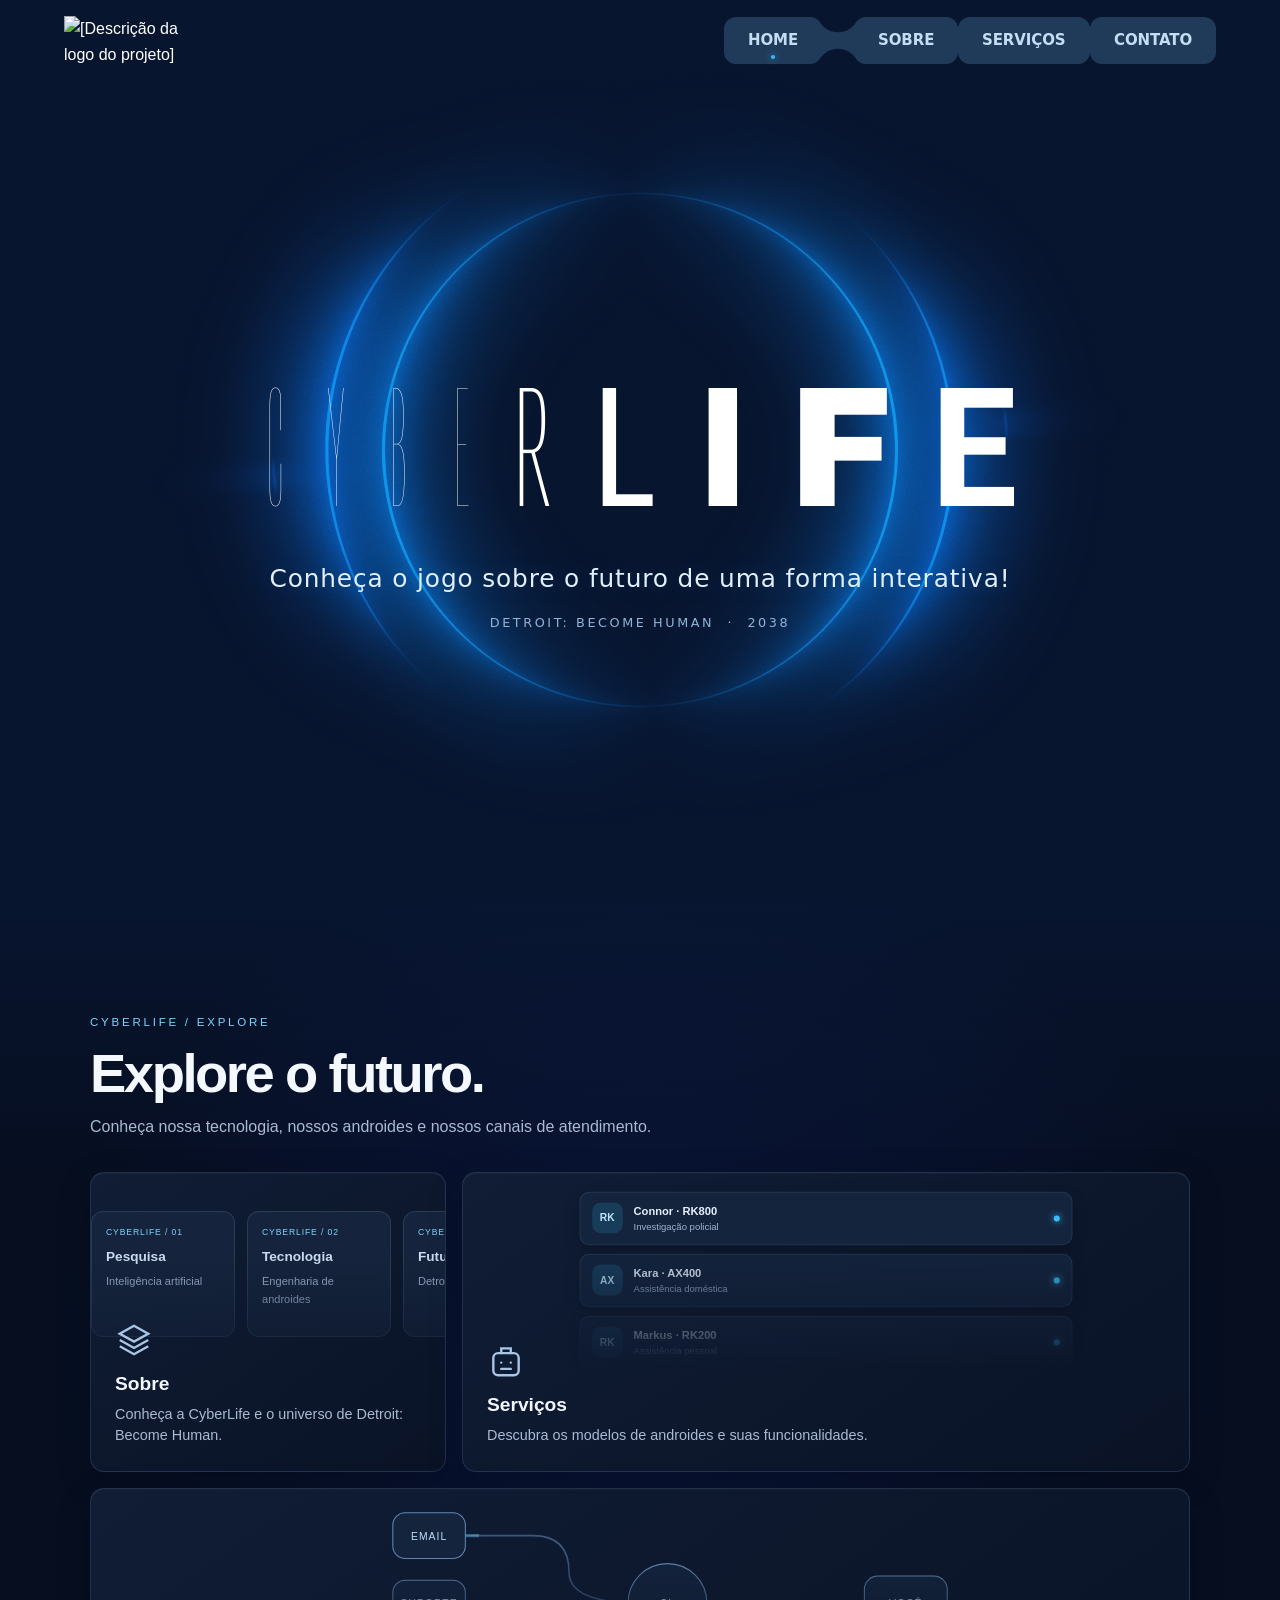
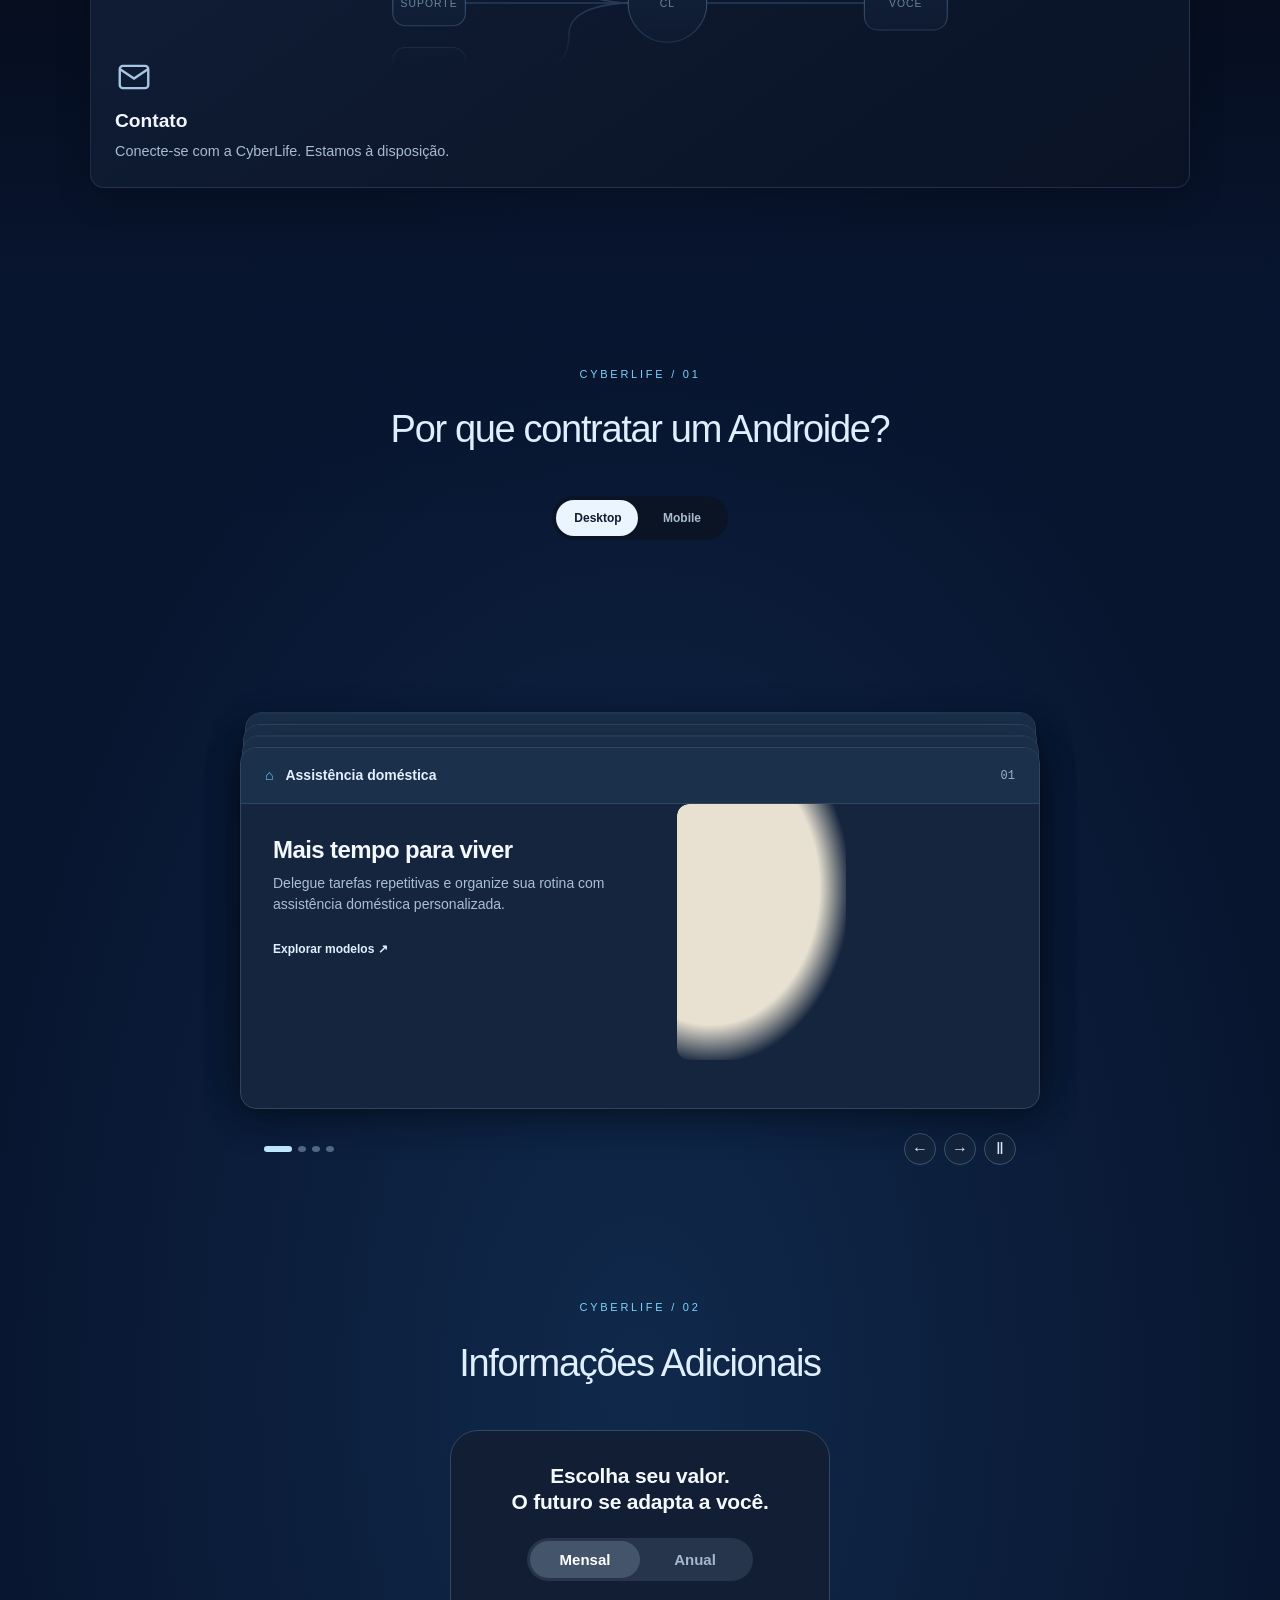
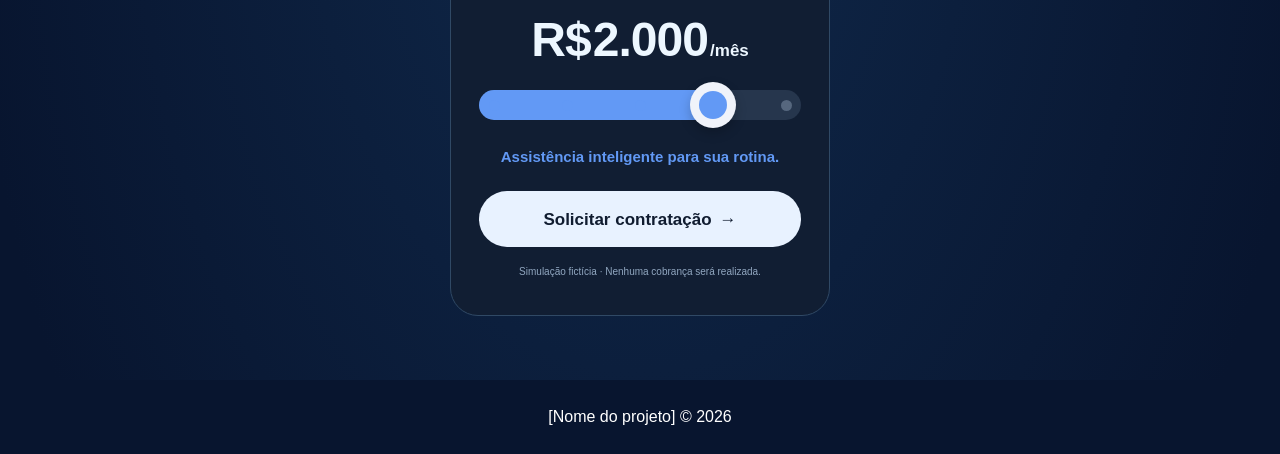
==== commit 8ae487a8: "update: new landing page visual" ====
--- a/nome-do-grupo-tema/index.html
+++ b/nome-do-grupo-tema/index.html
@@ -7,6 +7,10 @@
     <link rel="stylesheet" href="css/style.css">
     <link rel="stylesheet" href="css/bento.css">
     <link rel="stylesheet" href="css/text-pressure.css">
+    <link rel="stylesheet" href="css/gooey-navbar.css">
+    <script src="js/gooey-navbar.js" defer></script>
+    <link rel="stylesheet" href="css/contract.css">
+    <script src="js/contract.js" defer></script>
 </head>
 <body class="landing-page">
     <div class="landing-intro">
@@ -15,7 +19,7 @@
         <a class="logo" href="index.html">
             <img src="img/CyberLife_Logo_DBH_transparente.png" alt="[Descrição da logo do projeto]">
         </a>
-        <nav class="main-nav" aria-label="Navegação principal">
+        <nav class="main-nav gooey-nav" aria-label="Navegação principal">
             <ul>
                 <li><a class="active" href="index.html">Home</a></li>
                 <li><a href="sobre.html">Sobre</a></li>
@@ -26,21 +30,12 @@
     </header>
 
     <div class="landing-hero-content">
-<<<<<<< HEAD
-=======
-    <!-- ideias para essa parada:
-        - fazer um joguinho de escolhas, mostrar um pouco da história de acordo com as escolhas de quem ta no site
-        - fazer um quiz com o tema "qual robô combina comigo"
-        - fazer um monte seu android, e dps aparece robos da ficção, pensei em nao ser restritivo só a androids, mas qualquer robo ou ia, por ex: o jarvis, C3PO, R2D2 ou walle.
-        - ...
-    
-    -->
-    <main>
->>>>>>> baee92a (Services bros fix)
         <section id="inicio" class="hero">
             <div class="text-pressure-container"><h1 class="text-pressure-title" aria-label="CyberLife"><span aria-hidden="true">C</span><span aria-hidden="true">Y</span><span aria-hidden="true">B</span><span aria-hidden="true">E</span><span aria-hidden="true">R</span><span aria-hidden="true">L</span><span aria-hidden="true">I</span><span aria-hidden="true">F</span><span aria-hidden="true">E</span></h1></div>
-            <p class="hero-tagline">Conheça o jogo sobre o futuro de uma forma interativa!</p>
-            <p>[Subtítulo ou apresentação breve]</p>
+            <div class="hero-copy">
+                <p class="hero-tagline">Conheça o jogo sobre o futuro de uma forma interativa!</p>
+                <p class="hero-subtitle">Detroit: Become Human &nbsp;·&nbsp; 2038</p>
+            </div>
         </section>
 
     </div>
@@ -91,18 +86,28 @@
     <main class="landing-details">
         <div class="topography-backdrop" aria-hidden="true"><canvas id="topography-home"></canvas></div>
         <div class="landing-reveal">
-        <section class="section">
-            <h2>[Título da seção] plau</h2>
-            <article class="card">
-                <h3>[Título do artigo]</h3>
-                <p>[Conteúdo do artigo]</p>
-            </article>
+        <section class="contract-section" aria-labelledby="why-title">
+            <span class="contract-kicker">CYBERLIFE / 01</span>
+            <h2 id="why-title">Por que contratar um Androide?</h2>
+            <div class="rolling" aria-label="Motivos para contratar um androide" tabindex="0" aria-roledescription="carrossel">
+                <div class="roll-device"><button type="button" data-device="desktop" aria-pressed="true">Desktop</button><button type="button" data-device="mobile" aria-pressed="false">Mobile</button></div><div class="rolling-stage"></div>
+                <div class="rolling-controls"><button type="button" data-prev aria-label="Anterior">←</button><div class="rolling-dots"></div><button type="button" data-next aria-label="Próximo">→</button><button type="button" data-pause aria-label="Pausar reprodução automática">Ⅱ</button></div>
+            </div>
         </section>
-
-        <aside class="aside">
-            <h2>[Título complementar]</h2>
-            <p>[Informação complementar]</p>
-        </aside>
+        <section class="contract-section" aria-labelledby="info-title">
+            <span class="contract-kicker">CYBERLIFE / 02</span>
+            <h2 id="info-title">Informações Adicionais</h2>
+            <div class="contract-paywall">
+                
+                <h3>Escolha seu valor.<br>O futuro se adapta a você.</h3>
+                <div class="pay-segments" role="group" aria-label="Período de contratação"><span class="pay-pill"></span><button type="button" aria-pressed="true" data-plan="0">Mensal</button><button type="button" aria-pressed="false" data-plan="1">Anual</button></div>
+                <div class="pay-amount" aria-live="polite"><span class="pay-currency">R$</span><span class="pay-digits">1.500</span><span class="pay-period">/mês</span></div>
+                <div class="pay-slider" role="slider" tabindex="0" aria-label="Valor da contratação" aria-valuemin="0" aria-valuemax="4" aria-valuenow="3"><div class="pay-track"></div><div class="pay-fill"></div><div class="pay-ticks" aria-hidden="true"></div><div class="pay-thumb" aria-hidden="true"><i></i></div></div>
+                <div class="pay-caption" aria-live="polite">Assistência inteligente para sua rotina.</div>
+                <a class="pay-cta" href="contato.html">Solicitar contratação <span aria-hidden="true">→</span></a>
+                <small>Simulação fictícia · Nenhuma cobrança será realizada.</small>
+            </div>
+        </section>
         </div>
     </main>
 
--- a/nome-do-grupo-tema/css/text-pressure.css
+++ b/nome-do-grupo-tema/css/text-pressure.css
@@ -1,7 +1,16 @@
 @import url('https://fonts.googleapis.com/css2?family=Roboto+Flex:opsz,wdth,wght@8..144,25..151,100..1000&display=swap');
-.text-pressure-container { position: relative; width: 65%; max-width: 760px; margin: 0 auto 2rem; }
+.text-pressure-container { position: relative; width: 65%; max-width: 760px; margin: 0 auto; }
 .landing-page .text-pressure-title { font-family: 'Roboto Flex', Roboto, Arial, sans-serif; font-size: 8vw; font-weight: 100; line-height: 1; text-transform: uppercase; margin: 0; text-align: center; user-select: none; white-space: nowrap; width: 100%; color: white; display: flex; justify-content: space-between; transform-origin: center top; }
 .text-pressure-title span { display: inline-block; font-variation-settings: 'wght' 100, 'wdth' 25, 'ital' 0; }
-.landing-page .hero-tagline { color: #1f3a5f; font-size: 2em; font-weight: bold; margin-bottom: 1rem; }
+/* Anchor the animated title itself at the resting center of Magic Rings. */
+.landing-page .landing-hero-content { position:absolute; inset:0; display:grid; place-items:center; pointer-events:none; }
+.landing-page .site-header { z-index:3; }
+.landing-page .hero { position:relative; width:100%; padding:0 5%; pointer-events:none; }
+.landing-page .text-pressure-container { pointer-events:auto; }
+.hero-copy { position:absolute; top:calc(100% + clamp(16px, 3vh, 32px)); left:50%; transform:translateX(-50%); width:min(90%, 760px); text-align:center; }
+.landing-page .hero-tagline { color:#e1efff; font-family:Inter,system-ui,sans-serif; font-size:clamp(1rem, 2vw, 1.55rem); font-weight:400; letter-spacing:.035em; line-height:1.5; margin:0; text-shadow:0 0 24px rgba(56,189,248,.24); }
+.landing-page .hero-subtitle { color:#8eb4d6; font-family:Inter,system-ui,sans-serif; font-size:clamp(.65rem, 1vw, .8rem); font-weight:500; letter-spacing:.2em; text-transform:uppercase; margin-top:1rem; }
+@media(max-height:480px){ .hero-copy {top:calc(100% + 10px);} .landing-page .hero-subtitle{margin-top:.35rem;} }
+
 
 @media (max-width: 600px) { .text-pressure-container { width: 88%; } }
--- a/nome-do-grupo-tema/css/gooey-navbar.css
+++ b/nome-do-grupo-tema/css/gooey-navbar.css
@@ -0,0 +1,14 @@
+/* useLayouts Gooey Navbar: original default styling, adapted to the existing header. */
+.site-header .main-nav.gooey-nav {position:relative; flex:none; margin:0; padding:0; user-select:none; --gooey-fill:#203a5a; --gooey-px:24px; --gooey-font:15px; --gooey-height:47px;}
+.gooey-nav .gooey-contour {position:absolute; inset:0; width:100%; height:100%; overflow:visible; pointer-events:none; z-index:0;}
+.site-header .gooey-nav ul {position:relative; display:flex; gap:0; align-items:center; width:max-content; z-index:1; margin:0; padding:0;}
+.site-header .gooey-nav li {flex:none; margin:0; padding:0;}
+.site-header .gooey-nav a,.site-header .gooey-nav a.active,.site-header .gooey-nav a:hover {display:flex; align-items:center; justify-content:center; position:relative; height:var(--gooey-height); padding:0 var(--gooey-px); font:600 var(--gooey-font)/1 Inter,"Inter Placeholder",system-ui,sans-serif; letter-spacing:-.1px; text-transform:uppercase; white-space:nowrap; text-align:center; color:#c4ddf5; background:var(--gooey-fill); border:0; border-radius:12px; text-decoration:none; will-change:transform;}
+.site-header .gooey-nav.is-ready a {background:transparent;}
+.site-header .gooey-nav a.is-hovered,.site-header .gooey-nav a:hover {color:#fff;}
+.site-header .gooey-nav a[aria-current="page"]::after {content:""; position:absolute; left:50%; bottom:5px; margin-left:-2px; width:4px; height:4px; border-radius:50%; background:#38bdf8; box-shadow:0 0 8px #38bdf8;}
+.site-header .gooey-nav a:focus-visible {outline:2px solid #7dd3fc; outline-offset:-4px;}
+@media(max-width:760px){.site-header .main-nav.gooey-nav{--gooey-px:12px;--gooey-font:13px;--gooey-height:45px;}}
+@media(max-width:420px){.site-header .main-nav.gooey-nav{--gooey-px:7px;--gooey-font:11px;--gooey-height:43px;}}
+
+.gooey-nav .gooey-contour path { fill: var(--gooey-fill); }
--- a/nome-do-grupo-tema/css/contract.css
+++ b/nome-do-grupo-tema/css/contract.css
@@ -0,0 +1 @@
+.contract-section{width:min(900px,92%);margin:0 auto;padding:64px 0;text-align:center;font-family:Inter,Arial,sans-serif;color:#e5efff}.contract-kicker{font-size:11px;letter-spacing:.25em;color:#7dd3fc}.contract-section>h2{font-size:clamp(24px,4vw,38px);font-weight:500;letter-spacing:-.035em;margin:14px 0 36px}.rolling{max-width:800px;margin:auto;outline-offset:8px;user-select:none}.roll-device{display:flex;width:176px;height:44px;padding:4px;margin:0 auto 24px;border-radius:999px;background:#0b1425;position:relative;isolation:isolate}.roll-device:before{content:'';position:absolute;inset:4px auto 4px 4px;width:calc(50% - 6px);background:#eaf5ff;border-radius:999px;transition:transform .35s cubic-bezier(.2,1.2,.4,1);z-index:-1}.rolling.mobile .roll-device:before{transform:translateX(calc(100% + 4px))}.roll-device button{width:50%;background:none;border:0;color:#aabbd0;font:600 12px Inter,Arial;cursor:pointer}.roll-device button[aria-pressed=true]{color:#101c30}.rolling-stage{position:relative;height:545px;isolation:isolate;touch-action:pan-y;width:100%;max-width:800px;margin:auto;transition:max-width .3s}.roll-card{position:absolute;bottom:0;left:0;right:0;margin:auto;text-align:left;background:#15253d;border:1px solid #304660;border-radius:16px;box-shadow:0 12px 40px #0003,0 2px 6px #0002;transform-origin:bottom center;overflow:hidden;touch-action:pan-y;will-change:width,transform;cursor:pointer}.roll-card.front{cursor:grab}.roll-card.front:active{cursor:grabbing}.roll-meta{height:56px;padding:0 24px;display:flex;align-items:center;justify-content:space-between;background:#1b304b;border-bottom:1px solid #304660;font-size:14px;font-weight:600;color:#e5efff}.roll-meta span:last-child{font:500 12px monospace;color:#9bafc9}.roll-meta b{color:#70cfff;margin-right:12px}.roll-card:not(.front):hover .roll-meta{background:#274564}.roll-body{display:flex;align-items:flex-start;gap:10px;padding-bottom:24px;height:304px}.roll-copy{flex:1;min-width:0;padding:32px;display:flex;flex-direction:column;gap:8px}.roll-card h3{font-size:24px;line-height:1.2;letter-spacing:-.025em;margin:0;color:#f3f8ff}.roll-card p{font-size:14px;line-height:1.55;color:#a9bfd8;margin:0}.roll-copy a{font-size:12px;font-weight:600;color:#e1efff;margin-top:16px;align-self:flex-start}.roll-art{flex:1;min-width:0;padding:0 24px 24px}.roll-art img{display:block;width:100%;height:256px;object-fit:cover;border-radius:12px;mask:radial-gradient(83% 69% at 19.8% 32.7%,#000 77.65%,transparent 100%);transition:transform .5s}.roll-card:hover img{transform:scale(1.035)}.rolling-controls{display:flex;align-items:center;gap:8px;margin:24px auto 0;max-width:768px;padding:0 8px}.rolling-dots{display:flex;align-items:center;gap:6px;margin-right:auto}.rolling-controls button{border:1px solid #375674;background:#14243b;color:#dcecff;border-radius:50%;width:32px;height:32px;cursor:pointer;font:inherit}.rolling-dots button{width:8px;height:6px;border:0;background:#526a85;padding:0;transition:width .3s}.rolling-dots button[aria-current=true]{width:28px;border-radius:8px;background:#c1eaff}.rolling.mobile .rolling-stage,.rolling.mobile .rolling-controls{max-width:320px}.rolling.mobile .roll-card{height:390px}.rolling.mobile .roll-meta{height:44px;padding:0 16px}.rolling.mobile .roll-body{display:flex;flex-direction:column;gap:0;height:auto}.rolling.mobile .roll-copy{padding:16px 16px 8px}.rolling.mobile .roll-card h3{font-size:18px}.rolling.mobile .roll-copy a{display:none}.rolling.mobile .roll-art{padding:0 16px 10px;width:100%;box-sizing:border-box}.rolling.mobile .roll-art img{height:160px}.contract-paywall{width:min(100%,380px);box-sizing:border-box;margin:auto;padding:32px 28px;border:1px solid #304965;border-radius:28px;background:#111e33;text-align:center;--accent:#6299f5;--track:#26364d;--dot:#56677e}.contract-paywall h3{font-size:21px;font-weight:700;letter-spacing:-.01em;line-height:1.28;margin:0;color:#f4f8ff}.pay-segments{position:relative;display:flex;padding:3px;background:#26354b;border-radius:999px;margin:22px auto 30px;width:max-content;isolation:isolate}.pay-pill{position:absolute;left:3px;top:3px;bottom:3px;width:calc(50% - 3px);background:#43546b;border-radius:999px;z-index:-1;transition:transform .35s cubic-bezier(.2,1.2,.4,1)}.pay-segments button{width:110px;border:0;background:none;color:#a7b8cb;padding:10px 0;cursor:pointer;font:600 15px Inter,Arial,sans-serif}.pay-segments button[aria-pressed=true]{color:#fff}.pay-amount{display:flex;justify-content:center;align-items:baseline;gap:2px;font-variant-numeric:tabular-nums;color:#edf7ff}.pay-currency,.pay-digits{font-size:clamp(30px,5vw,48px);font-weight:800;letter-spacing:-.02em;line-height:58px}.pay-digits{display:flex}.pay-digit{position:relative;display:block;height:58px}.pay-digit span{display:block;line-height:58px}.pay-period{font-weight:700;font-size:17px}.pay-slider{position:relative;height:56px;margin:8px 0 0;touch-action:none;cursor:pointer;user-select:none}.pay-track,.pay-fill{position:absolute;top:13px;left:0;height:30px;border-radius:999px}.pay-track{right:0;background:var(--track)}.pay-fill{background:var(--accent);width:30px}.pay-ticks{position:absolute;inset:0;pointer-events:none}.pay-ticks i{position:absolute;top:22.5px;width:11px;height:11px;border-radius:50%;background:var(--dot);transition:background .2s}.pay-ticks i.filled{background:var(--accent)}.pay-thumb{position:absolute;top:5px;left:0;width:46px;height:46px;border-radius:50%;background:#f0f3fa;box-shadow:0 5px 12px #0003;display:grid;place-items:center;pointer-events:none}.pay-thumb i{width:28px;height:28px;border-radius:50%;background:var(--accent)}.pay-slider.dragging .pay-thumb{box-shadow:0 9px 20px #0006}.pay-caption{min-height:22px;margin-top:12px;color:var(--accent);font-size:15px;font-weight:700;display:grid;place-items:center}.pay-cta{display:flex;justify-content:center;align-items:center;gap:8px;background:#e8f2ff;color:#101c30!important;font-weight:700;font-size:17px;border-radius:999px;height:56px;margin:22px 0 10px;transition:transform .2s,opacity .2s}.pay-cta:active{transform:scale(.96);opacity:.85}.contract-paywall small{font-size:10px;color:#91a7c0}.contract-section button:focus-visible,.contract-section a:focus-visible,.pay-slider:focus-visible{outline:2px solid #7dd3fc;outline-offset:4px}@media(max-width:600px){.contract-section{padding:42px 0}.roll-device{display:none}.contract-paywall{padding-inline:20px}}@media(prefers-reduced-motion:reduce){.contract-section *{transition:none!important}}
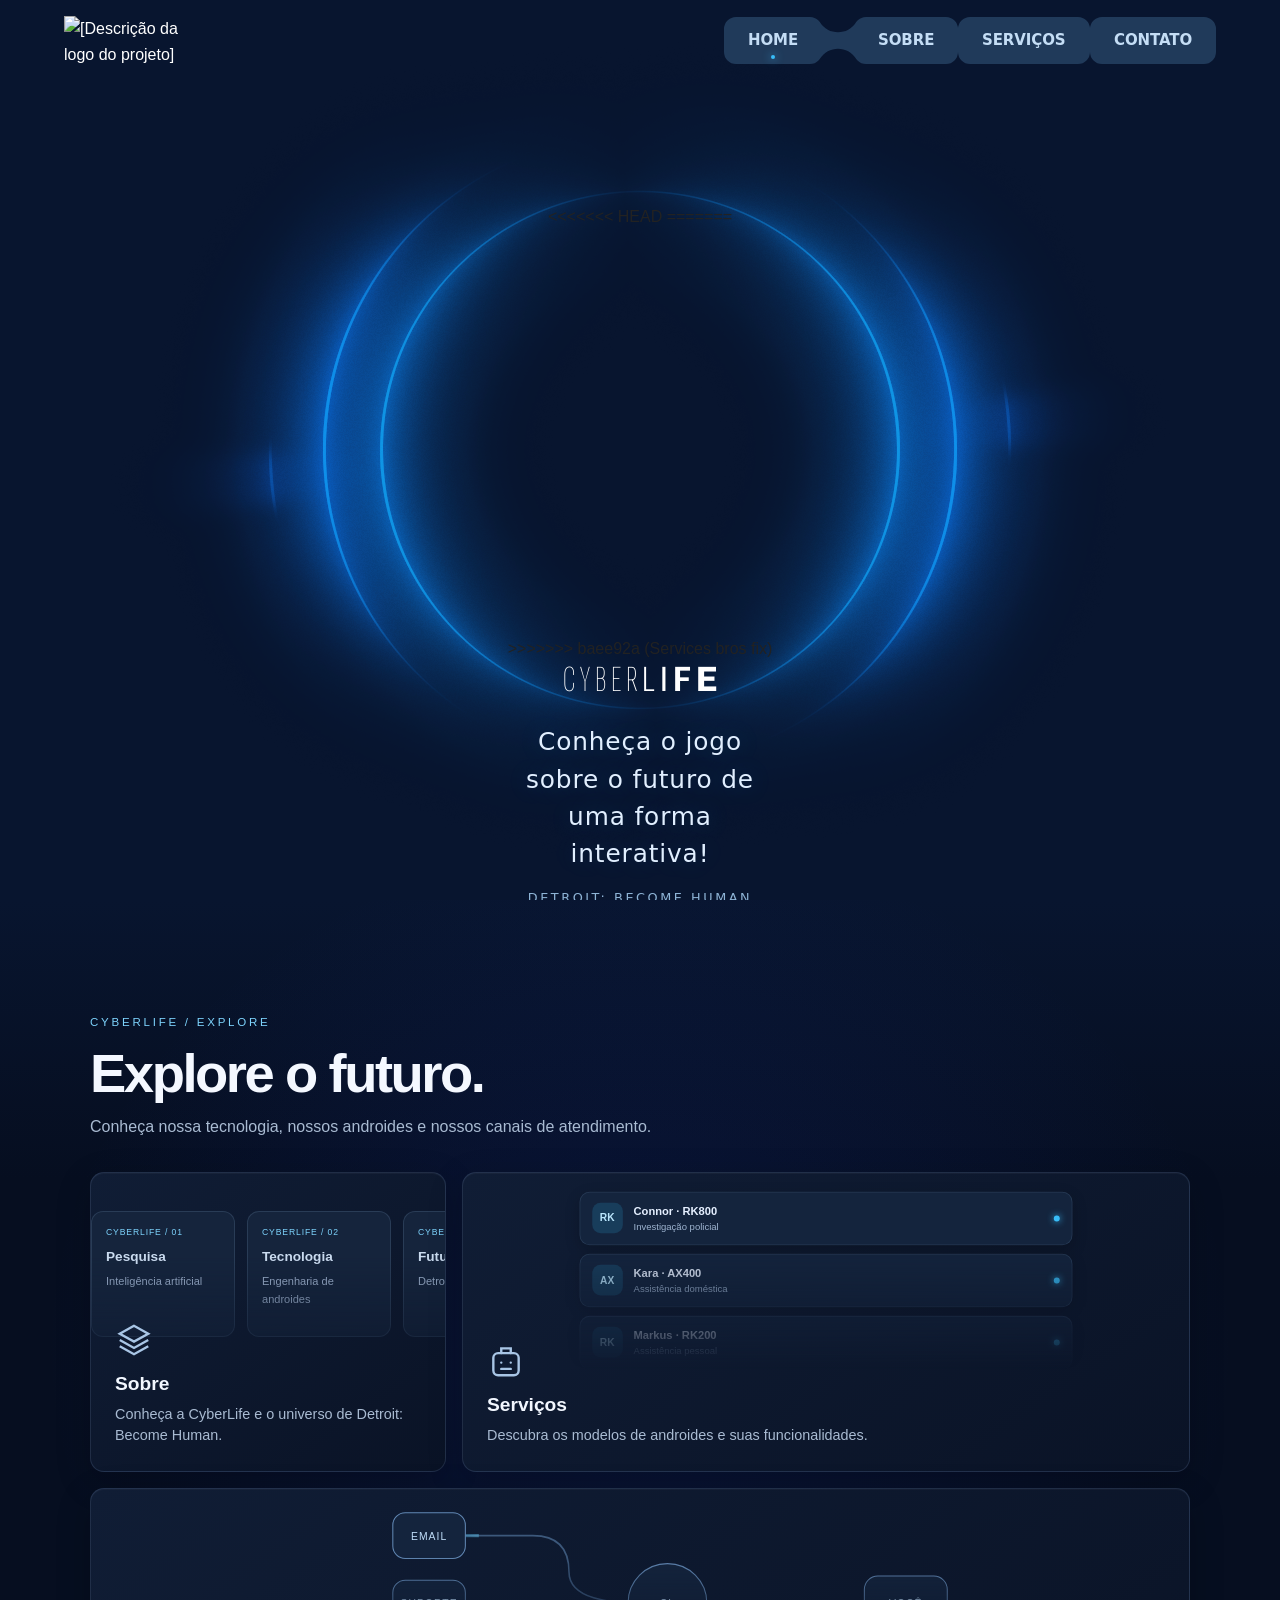
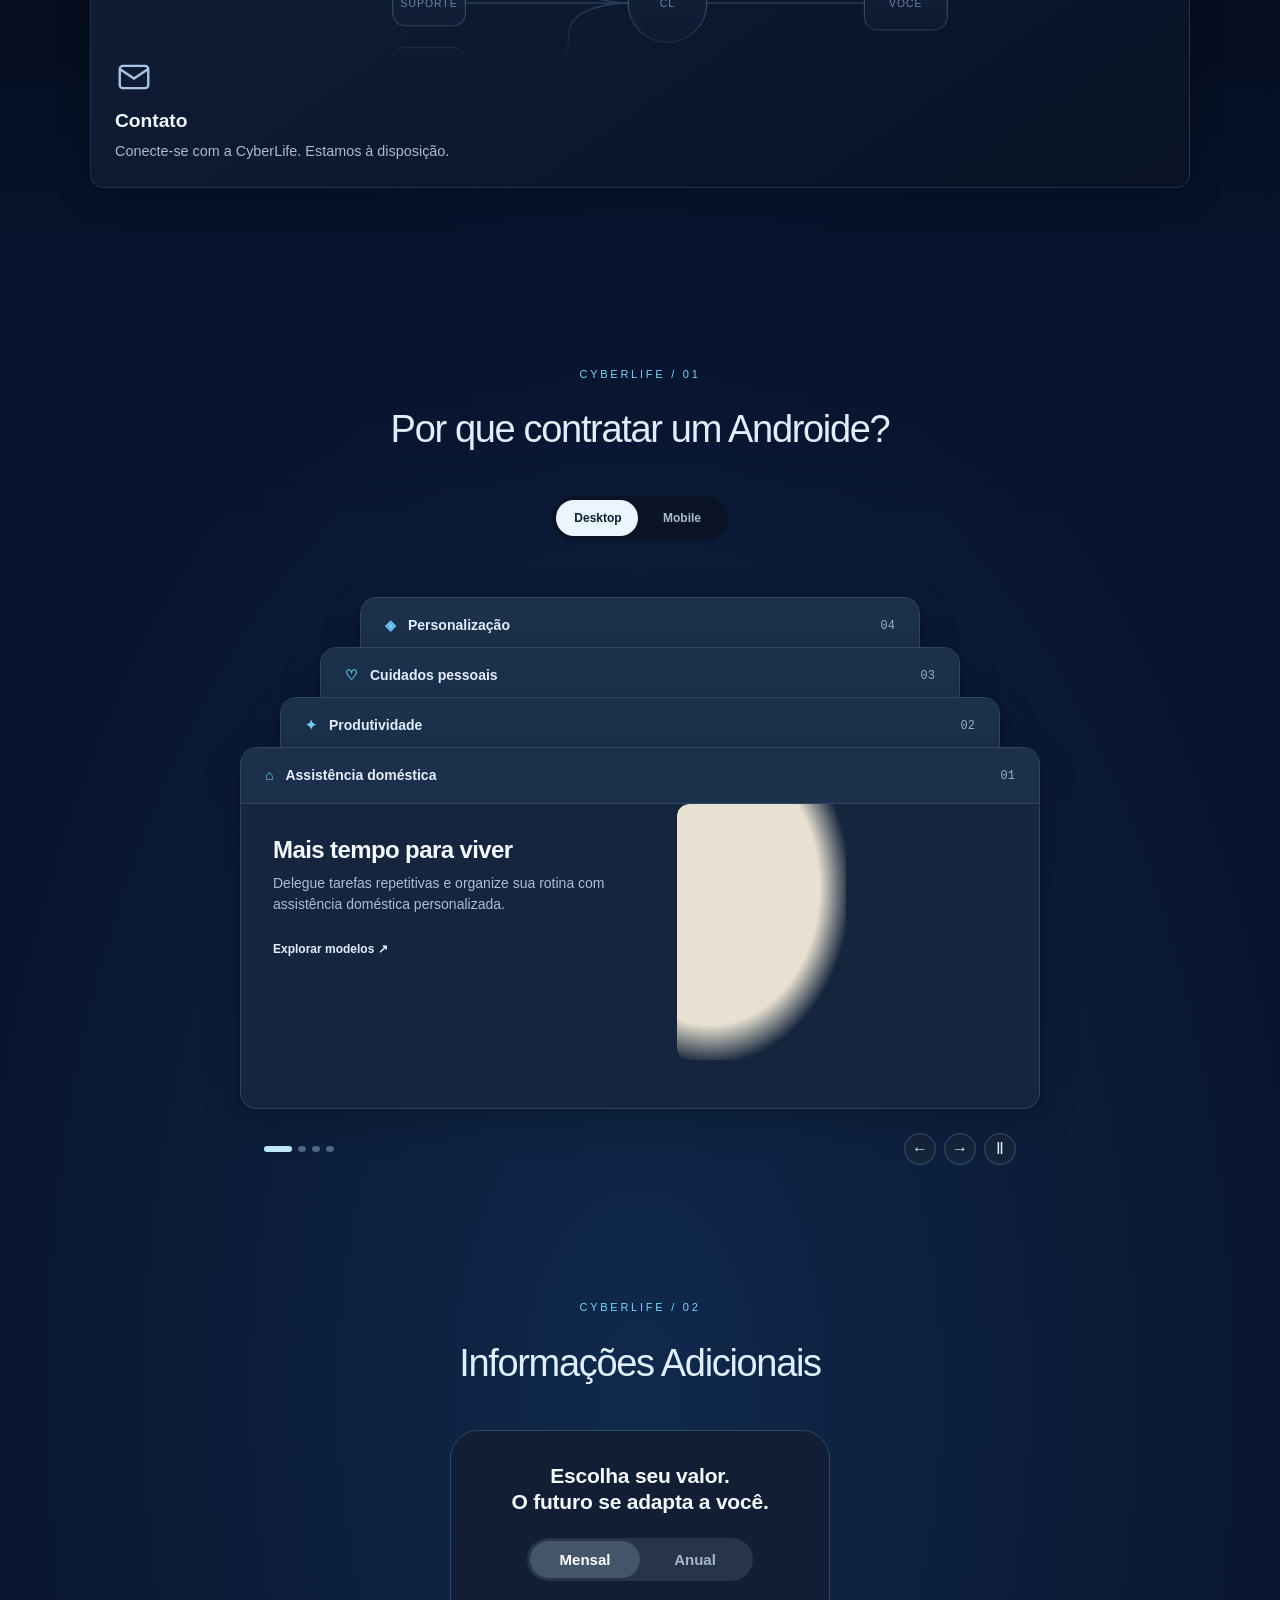
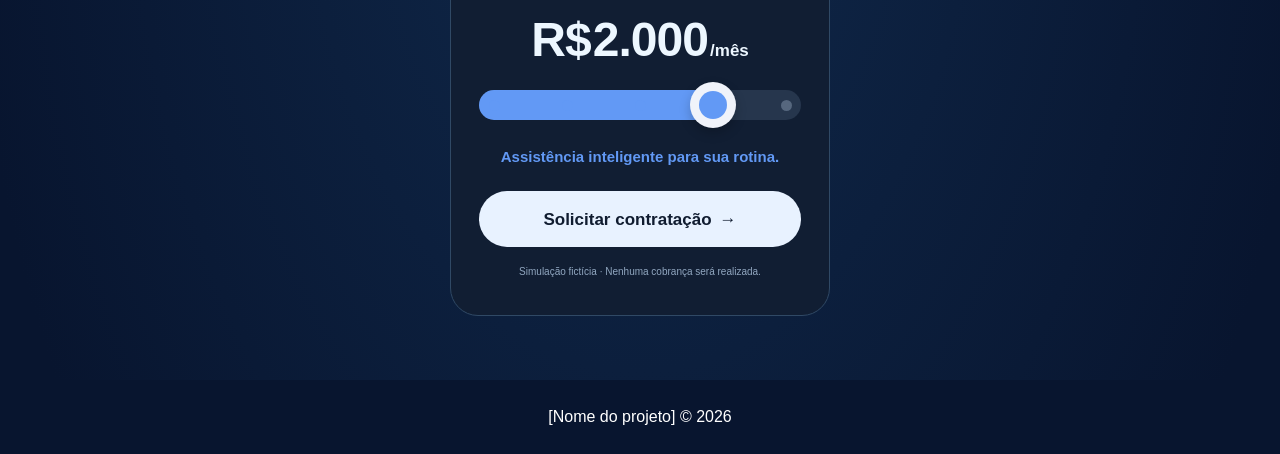
==== commit a0004a39: "Merge branch 'main' of github.com:aliceshigihara/final-wd" ====
--- a/nome-do-grupo-tema/index.html
+++ b/nome-do-grupo-tema/index.html
@@ -30,6 +30,17 @@
     </header>
 
     <div class="landing-hero-content">
+<<<<<<< HEAD
+=======
+    <!-- ideias para essa parada:
+        - fazer um joguinho de escolhas, mostrar um pouco da história de acordo com as escolhas de quem ta no site
+        - fazer um quiz com o tema "qual robô combina comigo"
+        - fazer um monte seu android, e dps aparece robos da ficção, pensei em nao ser restritivo só a androids, mas qualquer robo ou ia, por ex: o jarvis, C3PO, R2D2 ou walle.
+        - ...
+    
+    -->
+    <main>
+>>>>>>> baee92a (Services bros fix)
         <section id="inicio" class="hero">
             <div class="text-pressure-container"><h1 class="text-pressure-title" aria-label="CyberLife"><span aria-hidden="true">C</span><span aria-hidden="true">Y</span><span aria-hidden="true">B</span><span aria-hidden="true">E</span><span aria-hidden="true">R</span><span aria-hidden="true">L</span><span aria-hidden="true">I</span><span aria-hidden="true">F</span><span aria-hidden="true">E</span></h1></div>
             <div class="hero-copy">
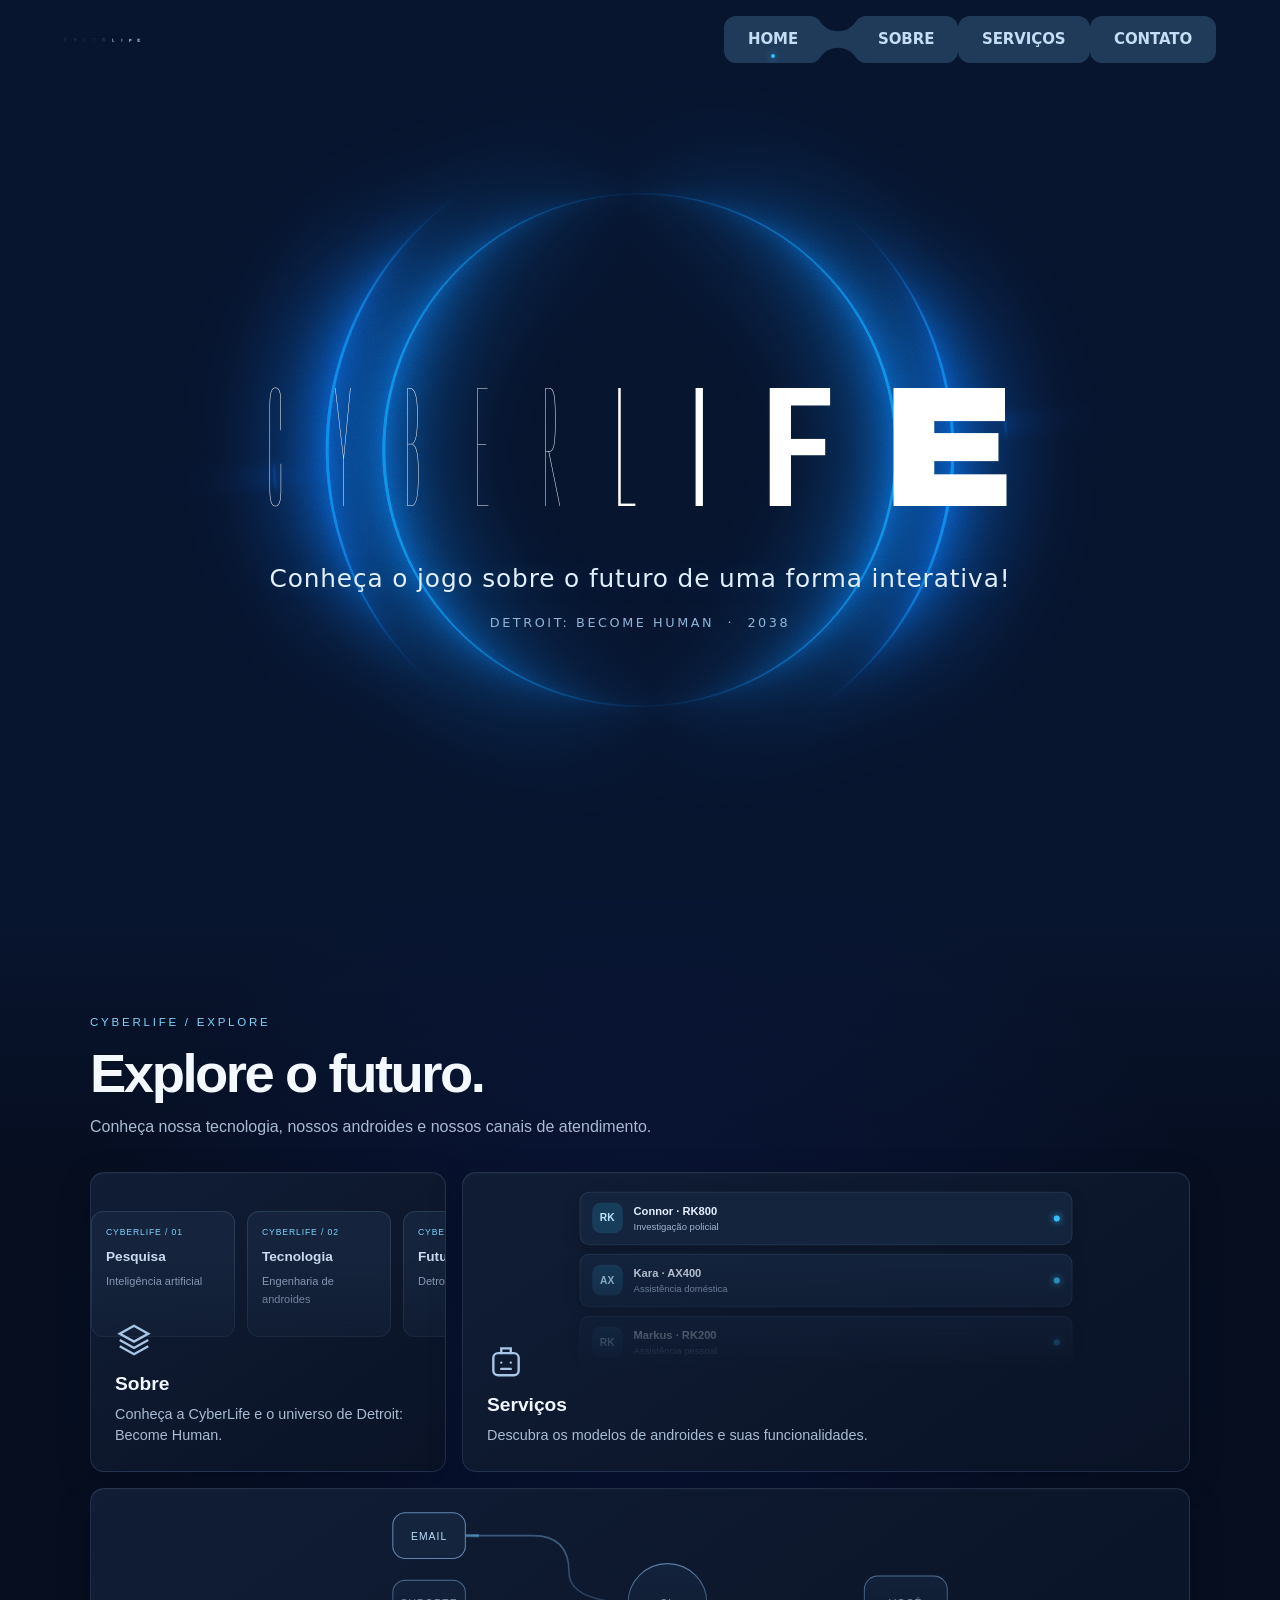
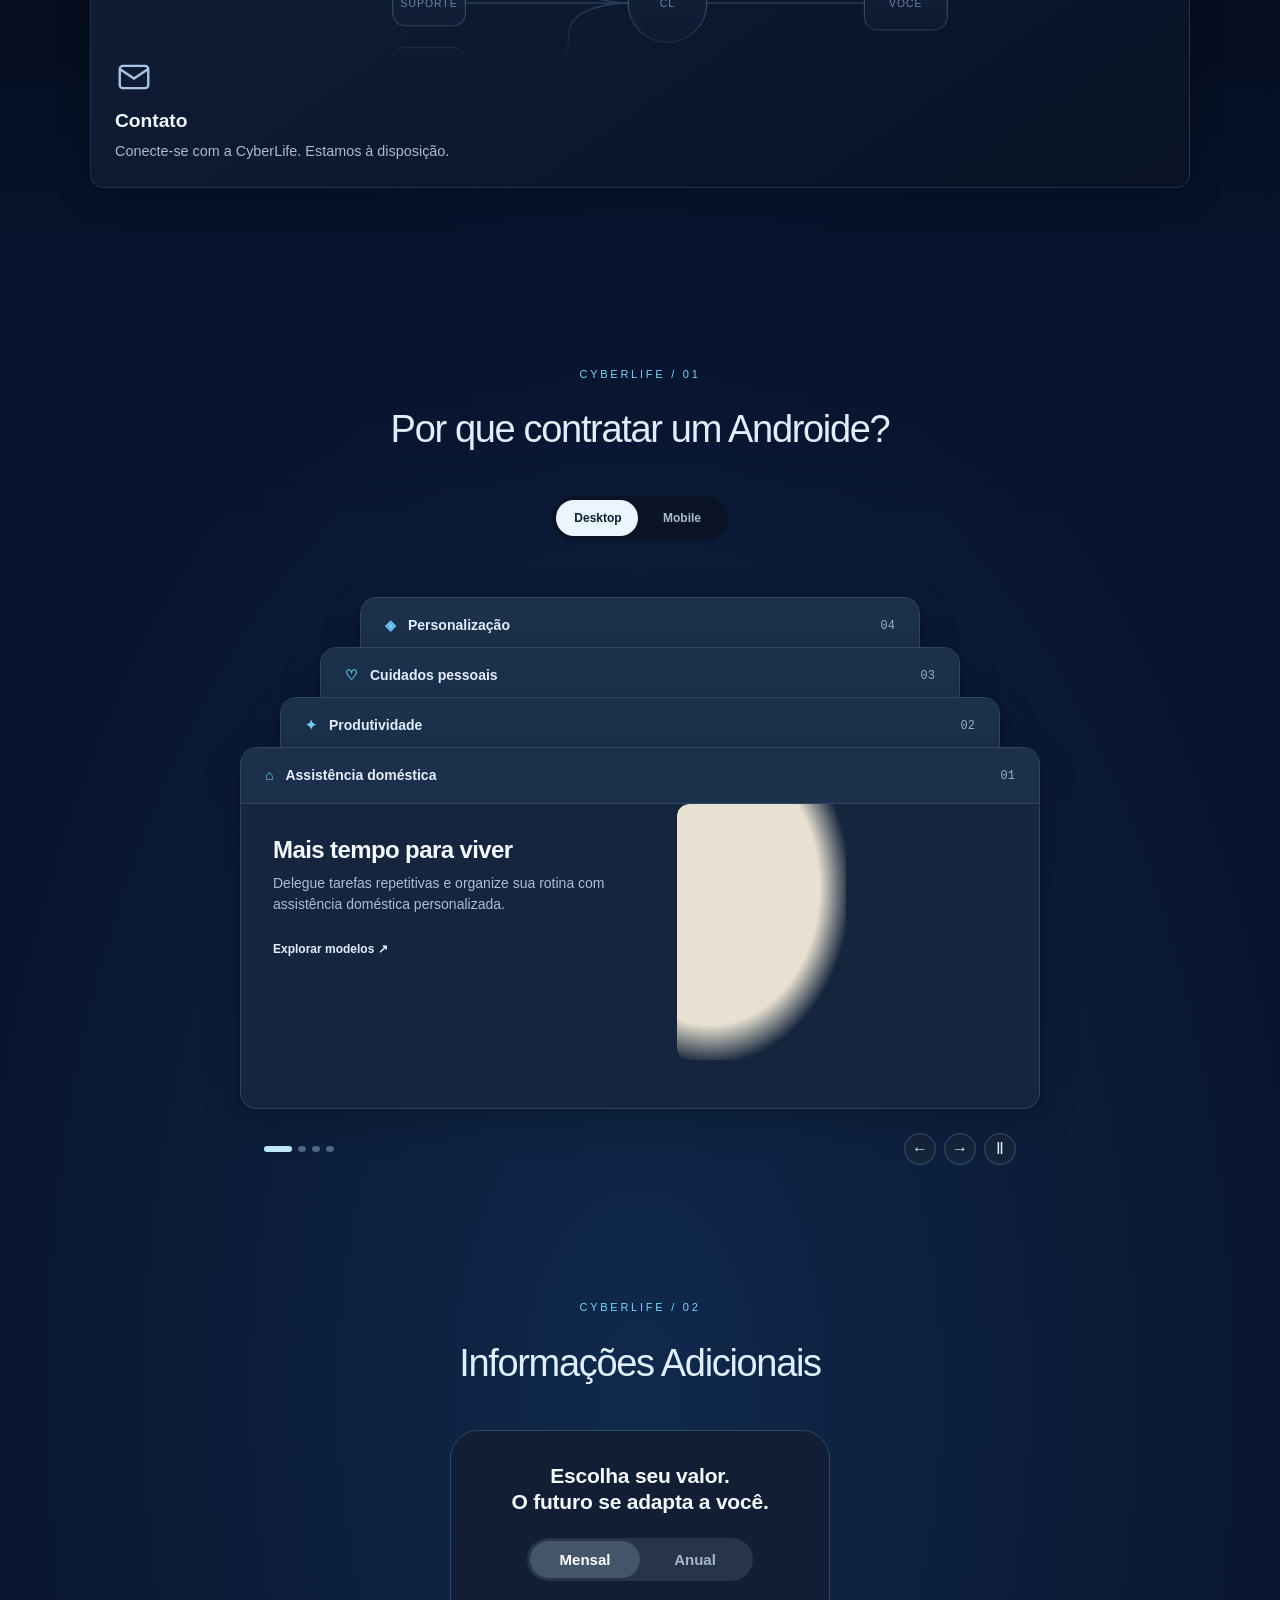
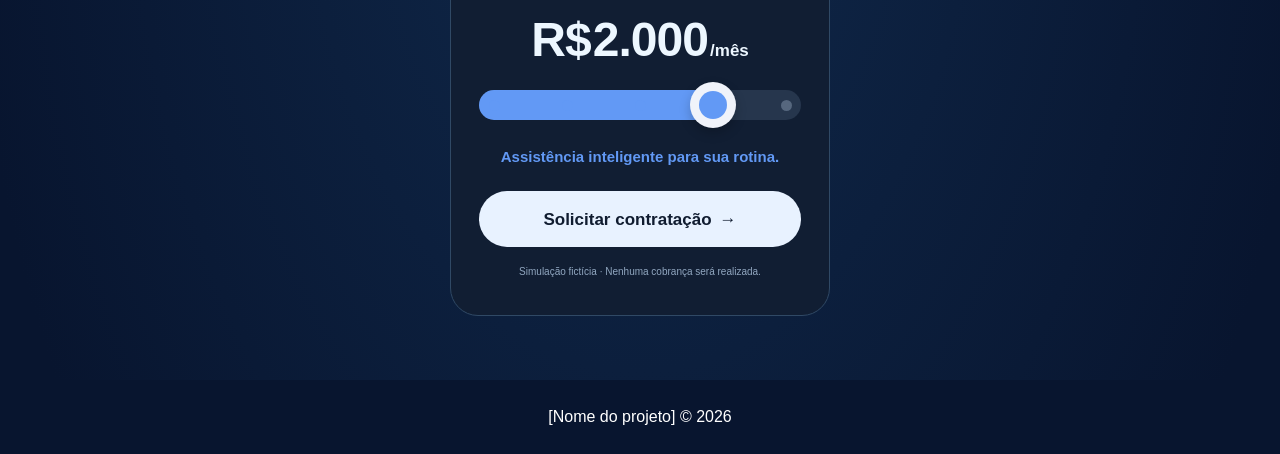
==== commit 9d254750: "fixed title" ====
--- a/nome-do-grupo-tema/index.html
+++ b/nome-do-grupo-tema/index.html
@@ -17,7 +17,7 @@
     <div id="magic-rings-home" class="magic-rings" aria-hidden="true"></div>
     <header class="site-header">
         <a class="logo" href="index.html">
-            <img src="img/CyberLife_Logo_DBH_transparente.png" alt="[Descrição da logo do projeto]">
+            <img src="img/CyberLife_Fonte.png" alt="CyberLife">
         </a>
         <nav class="main-nav gooey-nav" aria-label="Navegação principal">
             <ul>
@@ -30,17 +30,6 @@
     </header>
 
     <div class="landing-hero-content">
-<<<<<<< HEAD
-=======
-    <!-- ideias para essa parada:
-        - fazer um joguinho de escolhas, mostrar um pouco da história de acordo com as escolhas de quem ta no site
-        - fazer um quiz com o tema "qual robô combina comigo"
-        - fazer um monte seu android, e dps aparece robos da ficção, pensei em nao ser restritivo só a androids, mas qualquer robo ou ia, por ex: o jarvis, C3PO, R2D2 ou walle.
-        - ...
-    
-    -->
-    <main>
->>>>>>> baee92a (Services bros fix)
         <section id="inicio" class="hero">
             <div class="text-pressure-container"><h1 class="text-pressure-title" aria-label="CyberLife"><span aria-hidden="true">C</span><span aria-hidden="true">Y</span><span aria-hidden="true">B</span><span aria-hidden="true">E</span><span aria-hidden="true">R</span><span aria-hidden="true">L</span><span aria-hidden="true">I</span><span aria-hidden="true">F</span><span aria-hidden="true">E</span></h1></div>
             <div class="hero-copy">
--- a/nome-do-grupo-tema/css/style.css
+++ b/nome-do-grupo-tema/css/style.css
@@ -329,13 +329,6 @@
 .landing-reveal { position: relative; opacity: var(--reveal-opacity, 1); transform: translateY(var(--reveal-offset, 0px)); }
 .landing-page .site-footer { background: #08152f; }
 @media (prefers-reduced-motion: reduce) { .landing-reveal { opacity: 1; transform: none; } .topography-backdrop canvas { opacity: 1; } }
-<<<<<<< HEAD
-=======
-.site-header {
-    position: sticky;
-    top: 0;
-    background-color: #08152f;
-    z-index: 10;
-    opacity: 70%;
-}
->>>>>>> baee92a (Services bros fix)
+
+/* Shared brand mark: use the existing transparent asset. */
+.site-header .logo img { width: clamp(100px, 12vw, 180px); height: auto; object-fit: contain; filter: brightness(0) invert(1); }
--- a/nome-do-grupo-tema/css/text-pressure.css
+++ b/nome-do-grupo-tema/css/text-pressure.css
@@ -3,9 +3,9 @@
 .landing-page .text-pressure-title { font-family: 'Roboto Flex', Roboto, Arial, sans-serif; font-size: 8vw; font-weight: 100; line-height: 1; text-transform: uppercase; margin: 0; text-align: center; user-select: none; white-space: nowrap; width: 100%; color: white; display: flex; justify-content: space-between; transform-origin: center top; }
 .text-pressure-title span { display: inline-block; font-variation-settings: 'wght' 100, 'wdth' 25, 'ital' 0; }
 /* Anchor the animated title itself at the resting center of Magic Rings. */
-.landing-page .landing-hero-content { position:absolute; inset:0; display:grid; place-items:center; pointer-events:none; }
+.landing-page .landing-hero-content { position:absolute; inset:0; display:flex; align-items:center; justify-content:center; pointer-events:none; }
 .landing-page .site-header { z-index:3; }
-.landing-page .hero { position:relative; width:100%; padding:0 5%; pointer-events:none; }
+.landing-page .hero { position:relative; width:100%; min-width:0; box-sizing:border-box; flex:0 0 100%; padding:0 5%; pointer-events:none; }
 .landing-page .text-pressure-container { pointer-events:auto; }
 .hero-copy { position:absolute; top:calc(100% + clamp(16px, 3vh, 32px)); left:50%; transform:translateX(-50%); width:min(90%, 760px); text-align:center; }
 .landing-page .hero-tagline { color:#e1efff; font-family:Inter,system-ui,sans-serif; font-size:clamp(1rem, 2vw, 1.55rem); font-weight:400; letter-spacing:.035em; line-height:1.5; margin:0; text-shadow:0 0 24px rgba(56,189,248,.24); }
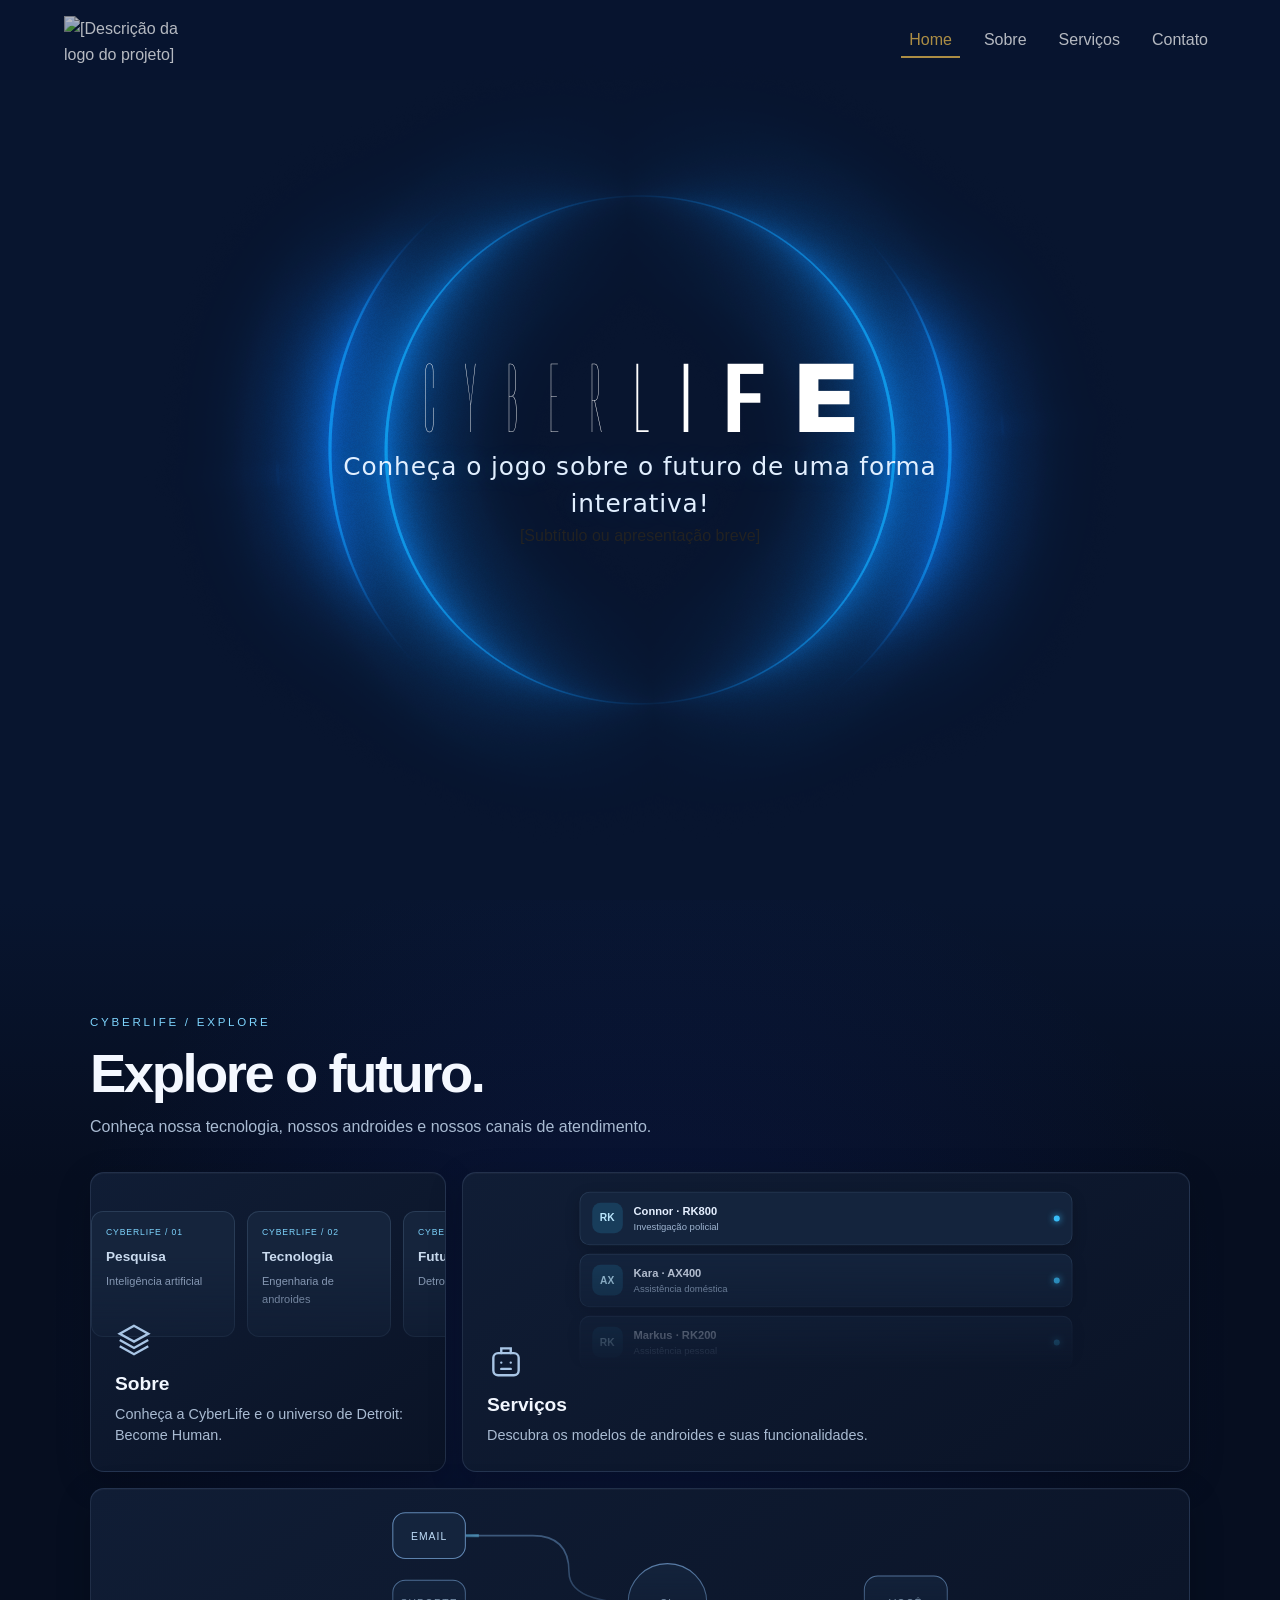
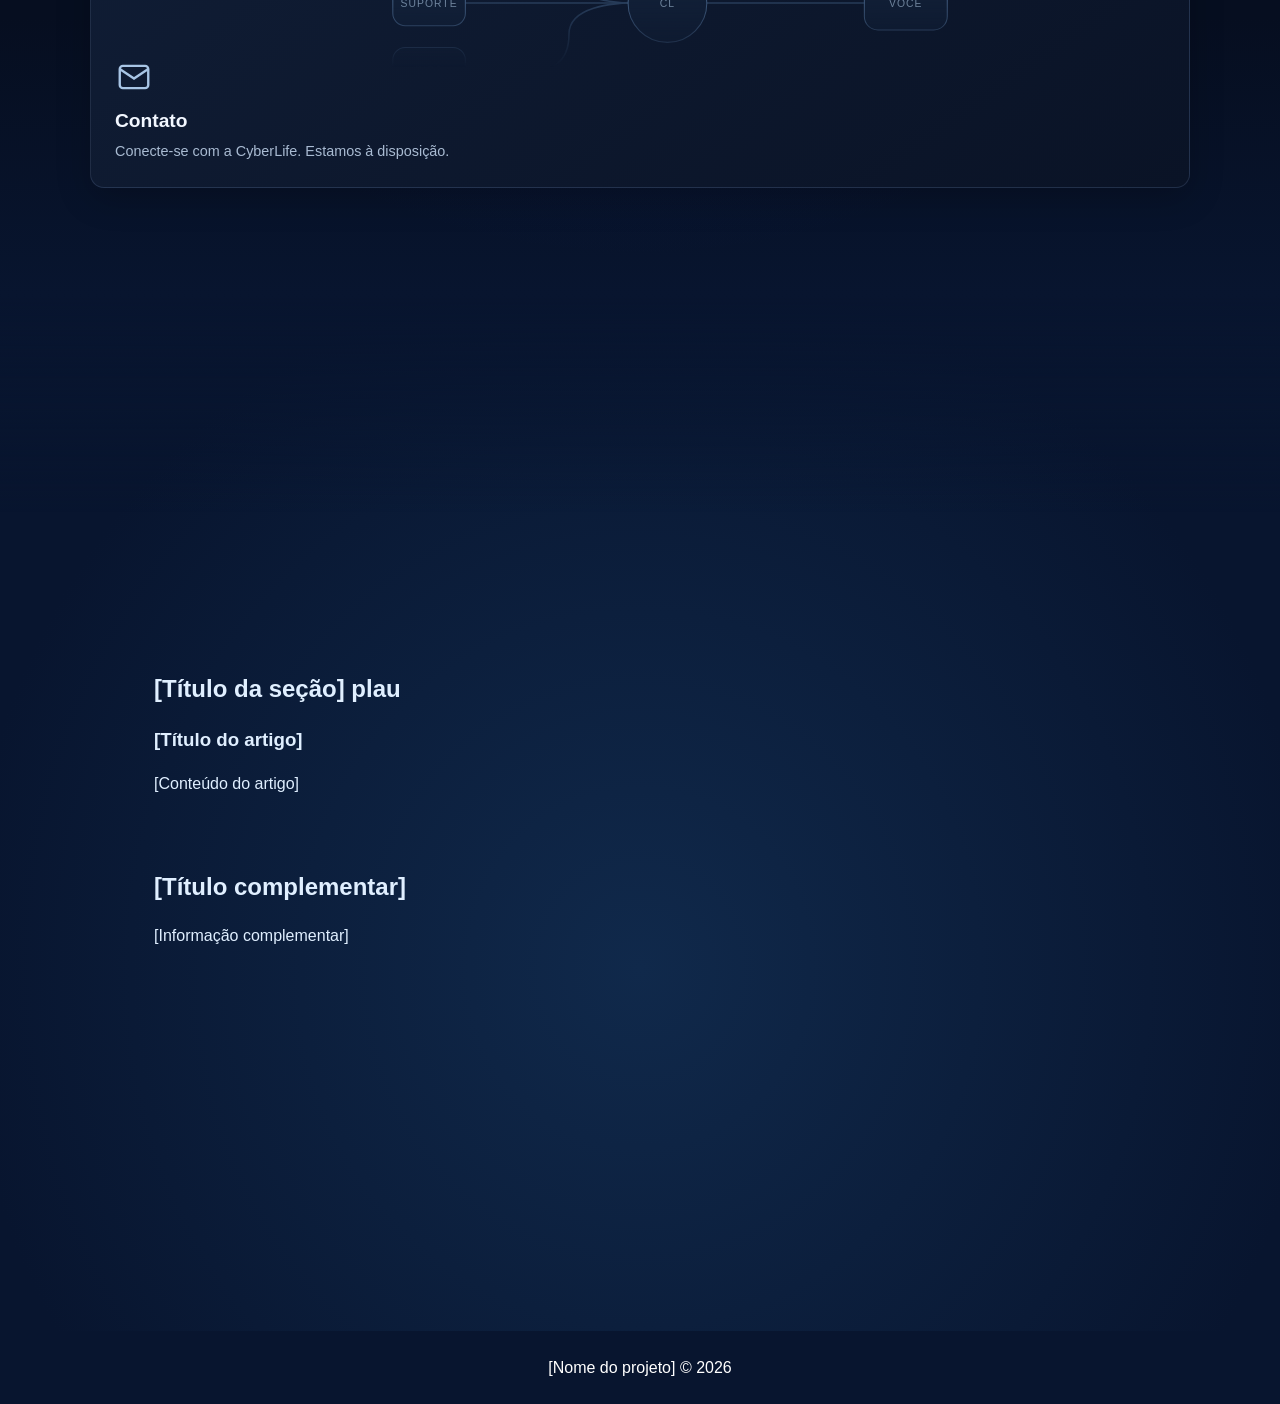
==== commit 56e85305: "trying fix again" ====
--- a/nome-do-grupo-tema/index.html
+++ b/nome-do-grupo-tema/index.html
@@ -7,19 +7,15 @@
     <link rel="stylesheet" href="css/style.css">
     <link rel="stylesheet" href="css/bento.css">
     <link rel="stylesheet" href="css/text-pressure.css">
-    <link rel="stylesheet" href="css/gooey-navbar.css">
-    <script src="js/gooey-navbar.js" defer></script>
-    <link rel="stylesheet" href="css/contract.css">
-    <script src="js/contract.js" defer></script>
 </head>
 <body class="landing-page">
     <div class="landing-intro">
     <div id="magic-rings-home" class="magic-rings" aria-hidden="true"></div>
     <header class="site-header">
         <a class="logo" href="index.html">
-            <img src="img/CyberLife_Fonte.png" alt="CyberLife">
+            <img src="img/CyberLife_Logo_DBH_transparente.png" alt="[Descrição da logo do projeto]">
         </a>
-        <nav class="main-nav gooey-nav" aria-label="Navegação principal">
+        <nav class="main-nav" aria-label="Navegação principal">
             <ul>
                 <li><a class="active" href="index.html">Home</a></li>
                 <li><a href="sobre.html">Sobre</a></li>
@@ -30,12 +26,18 @@
     </header>
 
     <div class="landing-hero-content">
+    <!-- ideias para essa parada:
+        - fazer um joguinho de escolhas, mostrar um pouco da história de acordo com as escolhas de quem ta no site
+        - fazer um quiz com o tema "qual robô combina comigo"
+        - fazer um monte seu android, e dps aparece robos da ficção, pensei em nao ser restritivo só a androids, mas qualquer robo ou ia, por ex: o jarvis, C3PO, R2D2 ou walle.
+        - ...
+    
+    -->
+    <main>
         <section id="inicio" class="hero">
             <div class="text-pressure-container"><h1 class="text-pressure-title" aria-label="CyberLife"><span aria-hidden="true">C</span><span aria-hidden="true">Y</span><span aria-hidden="true">B</span><span aria-hidden="true">E</span><span aria-hidden="true">R</span><span aria-hidden="true">L</span><span aria-hidden="true">I</span><span aria-hidden="true">F</span><span aria-hidden="true">E</span></h1></div>
-            <div class="hero-copy">
-                <p class="hero-tagline">Conheça o jogo sobre o futuro de uma forma interativa!</p>
-                <p class="hero-subtitle">Detroit: Become Human &nbsp;·&nbsp; 2038</p>
-            </div>
+            <p class="hero-tagline">Conheça o jogo sobre o futuro de uma forma interativa!</p>
+            <p>[Subtítulo ou apresentação breve]</p>
         </section>
 
     </div>
@@ -86,34 +88,27 @@
     <main class="landing-details">
         <div class="topography-backdrop" aria-hidden="true"><canvas id="topography-home"></canvas></div>
         <div class="landing-reveal">
-        <section class="contract-section" aria-labelledby="why-title">
-            <span class="contract-kicker">CYBERLIFE / 01</span>
-            <h2 id="why-title">Por que contratar um Androide?</h2>
-            <div class="rolling" aria-label="Motivos para contratar um androide" tabindex="0" aria-roledescription="carrossel">
-                <div class="roll-device"><button type="button" data-device="desktop" aria-pressed="true">Desktop</button><button type="button" data-device="mobile" aria-pressed="false">Mobile</button></div><div class="rolling-stage"></div>
-                <div class="rolling-controls"><button type="button" data-prev aria-label="Anterior">←</button><div class="rolling-dots"></div><button type="button" data-next aria-label="Próximo">→</button><button type="button" data-pause aria-label="Pausar reprodução automática">Ⅱ</button></div>
-            </div>
+        <section class="section">
+            <h2>[Título da seção] plau</h2>
+            <article class="card">
+                <h3>[Título do artigo]</h3>
+                <p>[Conteúdo do artigo]</p>
+            </article>
         </section>
-        <section class="contract-section" aria-labelledby="info-title">
-            <span class="contract-kicker">CYBERLIFE / 02</span>
-            <h2 id="info-title">Informações Adicionais</h2>
-            <div class="contract-paywall">
-                
-                <h3>Escolha seu valor.<br>O futuro se adapta a você.</h3>
-                <div class="pay-segments" role="group" aria-label="Período de contratação"><span class="pay-pill"></span><button type="button" aria-pressed="true" data-plan="0">Mensal</button><button type="button" aria-pressed="false" data-plan="1">Anual</button></div>
-                <div class="pay-amount" aria-live="polite"><span class="pay-currency">R$</span><span class="pay-digits">1.500</span><span class="pay-period">/mês</span></div>
-                <div class="pay-slider" role="slider" tabindex="0" aria-label="Valor da contratação" aria-valuemin="0" aria-valuemax="4" aria-valuenow="3"><div class="pay-track"></div><div class="pay-fill"></div><div class="pay-ticks" aria-hidden="true"></div><div class="pay-thumb" aria-hidden="true"><i></i></div></div>
-                <div class="pay-caption" aria-live="polite">Assistência inteligente para sua rotina.</div>
-                <a class="pay-cta" href="contato.html">Solicitar contratação <span aria-hidden="true">→</span></a>
-                <small>Simulação fictícia · Nenhuma cobrança será realizada.</small>
-            </div>
-        </section>
+
+        <aside class="aside">
+            <h2>[Título complementar]</h2>
+            <p>[Informação complementar]</p>
+        </aside>
         </div>
+
+        
     </main>
 
     <footer class="site-footer">
         <p>[Nome do projeto] &copy; 2026</p>
     </footer>
+
     <script src="js/magic-rings.js"></script>
     <script src="js/topography.js" defer></script>
     <script src="js/bento.js" defer></script>
--- a/nome-do-grupo-tema/css/style.css
+++ b/nome-do-grupo-tema/css/style.css
@@ -329,6 +329,10 @@
 .landing-reveal { position: relative; opacity: var(--reveal-opacity, 1); transform: translateY(var(--reveal-offset, 0px)); }
 .landing-page .site-footer { background: #08152f; }
 @media (prefers-reduced-motion: reduce) { .landing-reveal { opacity: 1; transform: none; } .topography-backdrop canvas { opacity: 1; } }
-
-/* Shared brand mark: use the existing transparent asset. */
-.site-header .logo img { width: clamp(100px, 12vw, 180px); height: auto; object-fit: contain; filter: brightness(0) invert(1); }
+.site-header {
+    position: sticky;
+    top: 0;
+    background-color: #08152f;
+    z-index: 10;
+    opacity: 70%;
+}
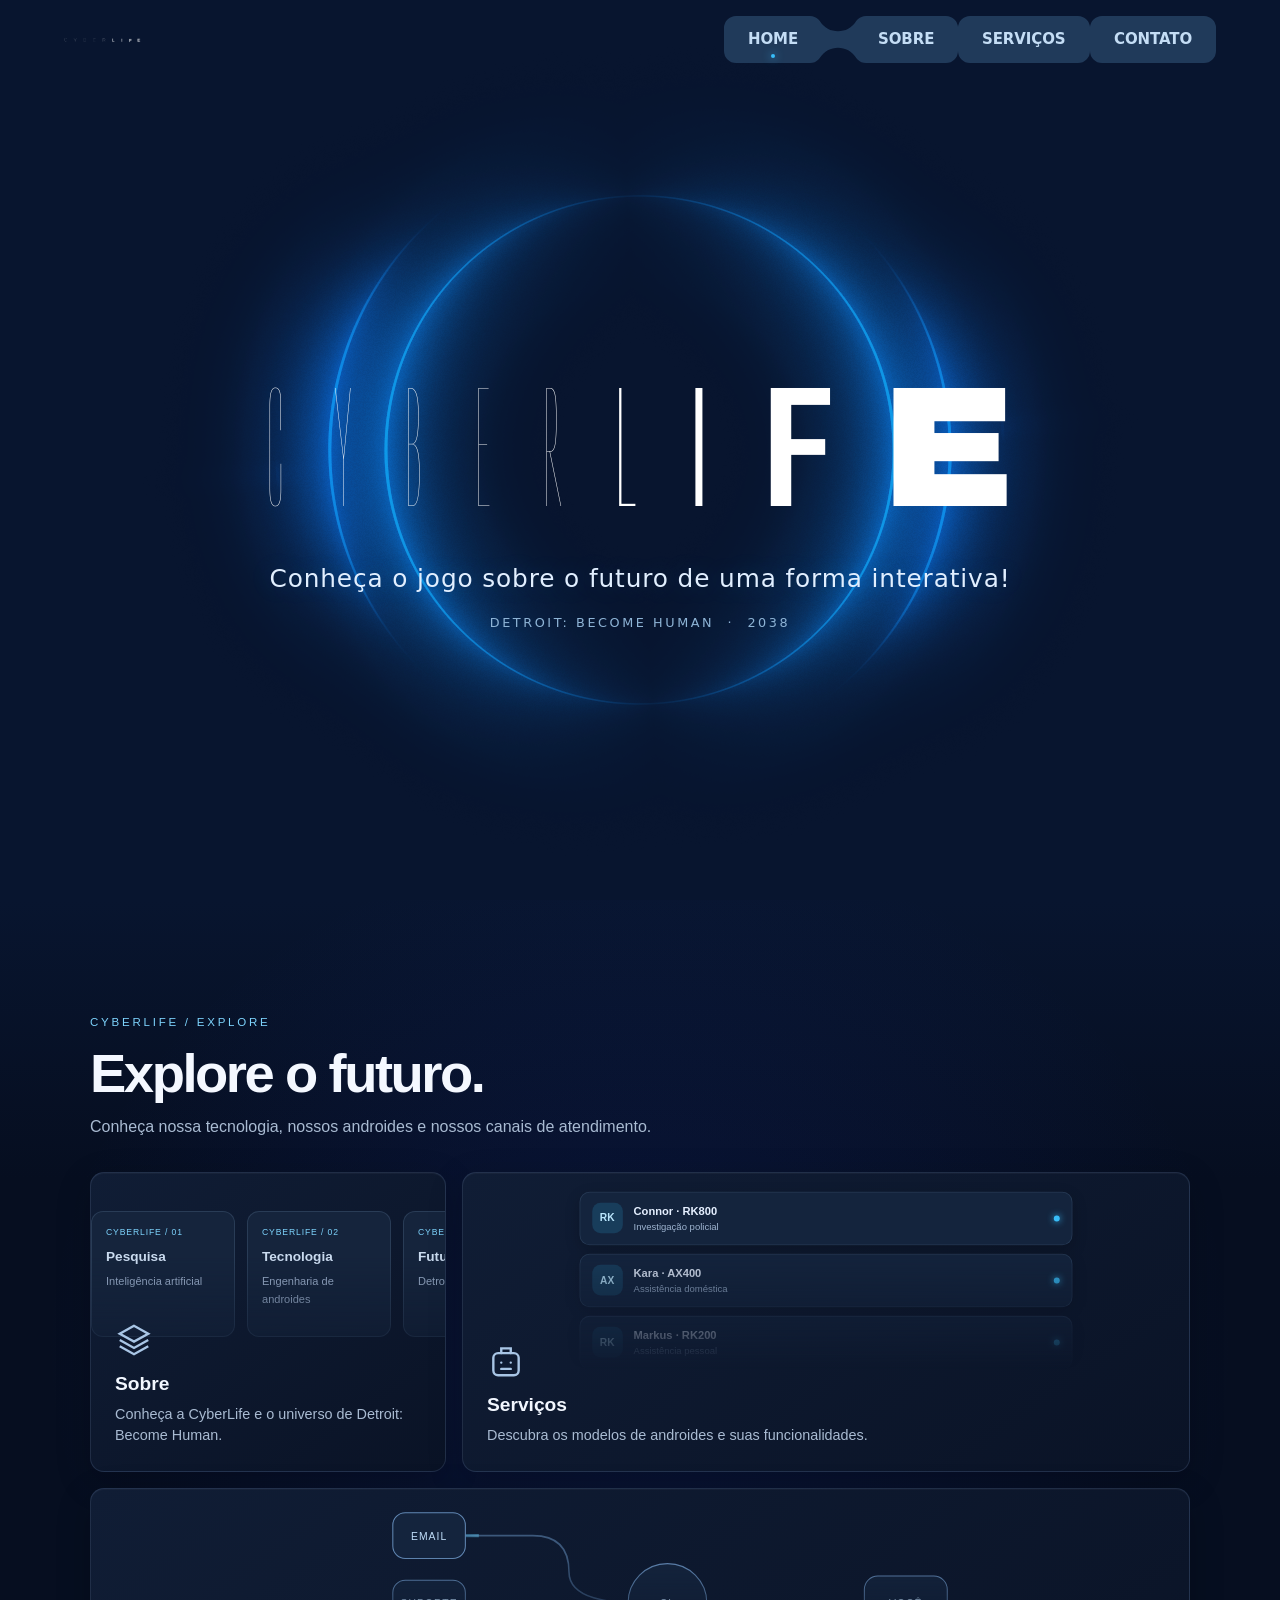
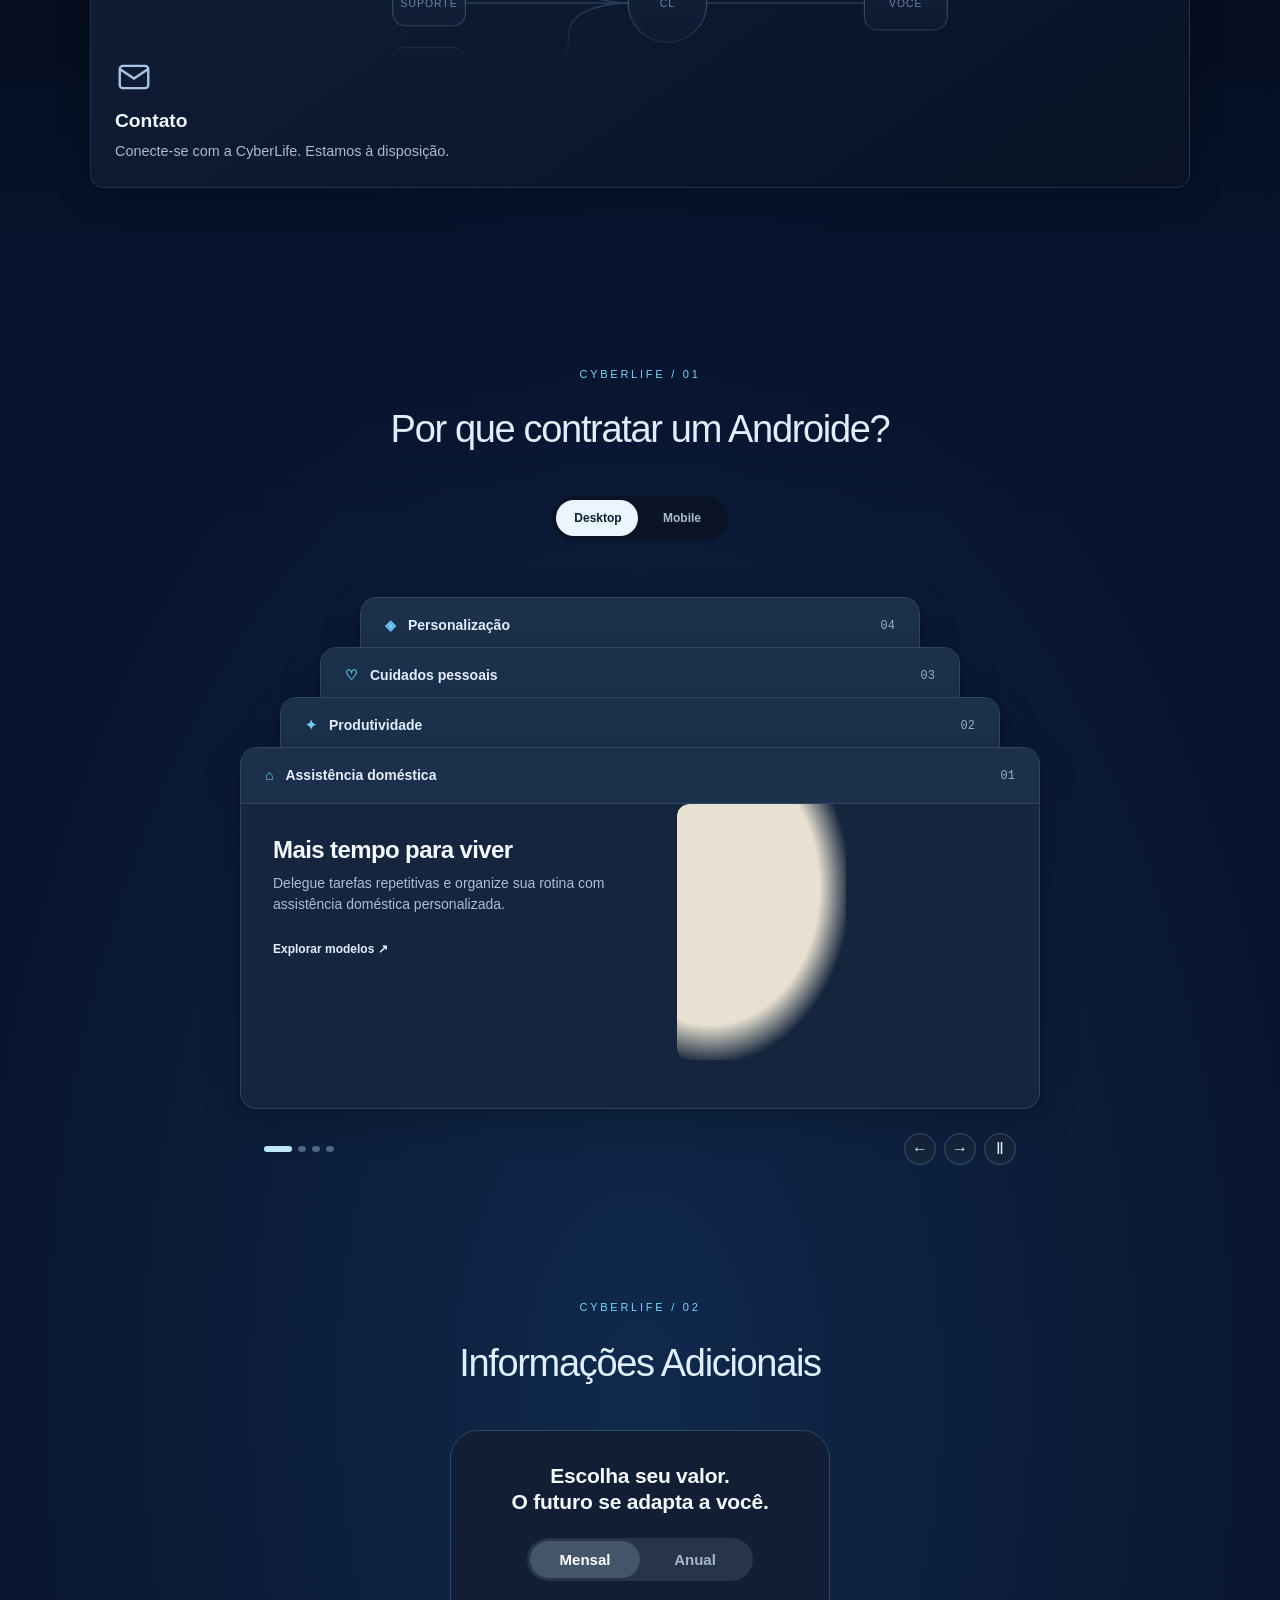
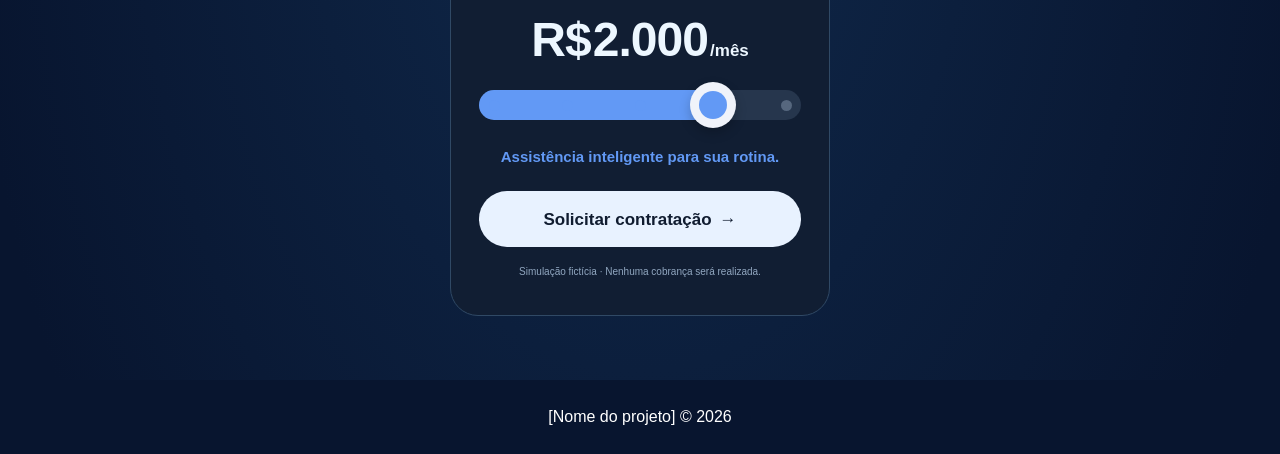
==== commit aba9533e: "contato basis" ====
--- a/nome-do-grupo-tema/index.html
+++ b/nome-do-grupo-tema/index.html
@@ -7,15 +7,19 @@
     <link rel="stylesheet" href="css/style.css">
     <link rel="stylesheet" href="css/bento.css">
     <link rel="stylesheet" href="css/text-pressure.css">
+    <link rel="stylesheet" href="css/gooey-navbar.css">
+    <script src="js/gooey-navbar.js" defer></script>
+    <link rel="stylesheet" href="css/contract.css">
+    <script src="js/contract.js" defer></script>
 </head>
 <body class="landing-page">
     <div class="landing-intro">
     <div id="magic-rings-home" class="magic-rings" aria-hidden="true"></div>
     <header class="site-header">
         <a class="logo" href="index.html">
-            <img src="img/CyberLife_Logo_DBH_transparente.png" alt="[Descrição da logo do projeto]">
+            <img src="img/CyberLife_Fonte.png" alt="CyberLife">
         </a>
-        <nav class="main-nav" aria-label="Navegação principal">
+        <nav class="main-nav gooey-nav" aria-label="Navegação principal">
             <ul>
                 <li><a class="active" href="index.html">Home</a></li>
                 <li><a href="sobre.html">Sobre</a></li>
@@ -26,18 +30,12 @@
     </header>
 
     <div class="landing-hero-content">
-    <!-- ideias para essa parada:
-        - fazer um joguinho de escolhas, mostrar um pouco da história de acordo com as escolhas de quem ta no site
-        - fazer um quiz com o tema "qual robô combina comigo"
-        - fazer um monte seu android, e dps aparece robos da ficção, pensei em nao ser restritivo só a androids, mas qualquer robo ou ia, por ex: o jarvis, C3PO, R2D2 ou walle.
-        - ...
-    
-    -->
-    <main>
         <section id="inicio" class="hero">
             <div class="text-pressure-container"><h1 class="text-pressure-title" aria-label="CyberLife"><span aria-hidden="true">C</span><span aria-hidden="true">Y</span><span aria-hidden="true">B</span><span aria-hidden="true">E</span><span aria-hidden="true">R</span><span aria-hidden="true">L</span><span aria-hidden="true">I</span><span aria-hidden="true">F</span><span aria-hidden="true">E</span></h1></div>
-            <p class="hero-tagline">Conheça o jogo sobre o futuro de uma forma interativa!</p>
-            <p>[Subtítulo ou apresentação breve]</p>
+            <div class="hero-copy">
+                <p class="hero-tagline">Conheça o jogo sobre o futuro de uma forma interativa!</p>
+                <p class="hero-subtitle">Detroit: Become Human &nbsp;·&nbsp; 2038</p>
+            </div>
         </section>
 
     </div>
@@ -88,21 +86,31 @@
     <main class="landing-details">
         <div class="topography-backdrop" aria-hidden="true"><canvas id="topography-home"></canvas></div>
         <div class="landing-reveal">
-        <section class="section">
-            <h2>[Título da seção] plau</h2>
-            <article class="card">
-                <h3>[Título do artigo]</h3>
-                <p>[Conteúdo do artigo]</p>
-            </article>
+        <section class="contract-section" aria-labelledby="why-title">
+            <span class="contract-kicker">CYBERLIFE / 01</span>
+            <h2 id="why-title">Por que contratar um Androide?</h2>
+            <div class="rolling" aria-label="Motivos para contratar um androide" tabindex="0" aria-roledescription="carrossel">
+                <div class="roll-device"><button type="button" data-device="desktop" aria-pressed="true">Desktop</button><button type="button" data-device="mobile" aria-pressed="false">Mobile</button></div><div class="rolling-stage"></div>
+                <div class="rolling-controls"><button type="button" data-prev aria-label="Anterior">←</button><div class="rolling-dots"></div><button type="button" data-next aria-label="Próximo">→</button><button type="button" data-pause aria-label="Pausar reprodução automática">Ⅱ</button></div>
+            </div>
         </section>
-
-        <aside class="aside">
-            <h2>[Título complementar]</h2>
-            <p>[Informação complementar]</p>
-        </aside>
+        <section class="contract-section" aria-labelledby="info-title">
+            <span class="contract-kicker">CYBERLIFE / 02</span>
+            <h2 id="info-title">Informações Adicionais</h2>
+            <div class="contract-paywall">
+                
+                <h3>Escolha seu valor.<br>O futuro se adapta a você.</h3>
+                <div class="pay-segments" role="group" aria-label="Período de contratação"><span class="pay-pill"></span><button type="button" aria-pressed="true" data-plan="0">Mensal</button><button type="button" aria-pressed="false" data-plan="1">Anual</button></div>
+                <div class="pay-amount" aria-live="polite"><span class="pay-currency">R$</span><span class="pay-digits">1.500</span><span class="pay-period">/mês</span></div>
+                <div class="pay-slider" role="slider" tabindex="0" aria-label="Valor da contratação" aria-valuemin="0" aria-valuemax="4" aria-valuenow="3"><div class="pay-track"></div><div class="pay-fill"></div><div class="pay-ticks" aria-hidden="true"></div><div class="pay-thumb" aria-hidden="true"><i></i></div></div>
+                <div class="pay-caption" aria-live="polite">Assistência inteligente para sua rotina.</div>
+                <a class="pay-cta" href="contato.html">Solicitar contratação <span aria-hidden="true">→</span></a>
+                <small>Simulação fictícia · Nenhuma cobrança será realizada.</small>
+            </div>
+        </section>
         </div>
 
-        
+
     </main>
 
     <footer class="site-footer">
--- a/nome-do-grupo-tema/css/style.css
+++ b/nome-do-grupo-tema/css/style.css
@@ -329,10 +329,11 @@
 .landing-reveal { position: relative; opacity: var(--reveal-opacity, 1); transform: translateY(var(--reveal-offset, 0px)); }
 .landing-page .site-footer { background: #08152f; }
 @media (prefers-reduced-motion: reduce) { .landing-reveal { opacity: 1; transform: none; } .topography-backdrop canvas { opacity: 1; } }
-.site-header {
-    position: sticky;
-    top: 0;
-    background-color: #08152f;
-    z-index: 10;
-    opacity: 70%;
-}
+
+/* Shared brand mark: use the existing transparent asset. */
+.site-header .logo img { width: clamp(100px, 12vw, 180px); height: auto; object-fit: contain; filter: brightness(0) invert(1); }
+
+
+.contato_p {
+    color: aliceblue;
+}
--- a/nome-do-grupo-tema/css/gooey-navbar.css
+++ b/nome-do-grupo-tema/css/gooey-navbar.css
@@ -0,0 +1,14 @@
+/* useLayouts Gooey Navbar: original default styling, adapted to the existing header. */
+.site-header .main-nav.gooey-nav {position:relative; flex:none; margin:0; padding:0; user-select:none; --gooey-fill:#203a5a; --gooey-px:24px; --gooey-font:15px; --gooey-height:47px;}
+.gooey-nav .gooey-contour {position:absolute; inset:0; width:100%; height:100%; overflow:visible; pointer-events:none; z-index:0;}
+.site-header .gooey-nav ul {position:relative; display:flex; gap:0; align-items:center; width:max-content; z-index:1; margin:0; padding:0;}
+.site-header .gooey-nav li {flex:none; margin:0; padding:0;}
+.site-header .gooey-nav a,.site-header .gooey-nav a.active,.site-header .gooey-nav a:hover {display:flex; align-items:center; justify-content:center; position:relative; height:var(--gooey-height); padding:0 var(--gooey-px); font:600 var(--gooey-font)/1 Inter,"Inter Placeholder",system-ui,sans-serif; letter-spacing:-.1px; text-transform:uppercase; white-space:nowrap; text-align:center; color:#c4ddf5; background:var(--gooey-fill); border:0; border-radius:12px; text-decoration:none; will-change:transform;}
+.site-header .gooey-nav.is-ready a {background:transparent;}
+.site-header .gooey-nav a.is-hovered,.site-header .gooey-nav a:hover {color:#fff;}
+.site-header .gooey-nav a[aria-current="page"]::after {content:""; position:absolute; left:50%; bottom:5px; margin-left:-2px; width:4px; height:4px; border-radius:50%; background:#38bdf8; box-shadow:0 0 8px #38bdf8;}
+.site-header .gooey-nav a:focus-visible {outline:2px solid #7dd3fc; outline-offset:-4px;}
+@media(max-width:760px){.site-header .main-nav.gooey-nav{--gooey-px:12px;--gooey-font:13px;--gooey-height:45px;}}
+@media(max-width:420px){.site-header .main-nav.gooey-nav{--gooey-px:7px;--gooey-font:11px;--gooey-height:43px;}}
+
+.gooey-nav .gooey-contour path { fill: var(--gooey-fill); }
--- a/nome-do-grupo-tema/css/contract.css
+++ b/nome-do-grupo-tema/css/contract.css
@@ -0,0 +1 @@
+.contract-section{width:min(900px,92%);margin:0 auto;padding:64px 0;text-align:center;font-family:Inter,Arial,sans-serif;color:#e5efff}.contract-kicker{font-size:11px;letter-spacing:.25em;color:#7dd3fc}.contract-section>h2{font-size:clamp(24px,4vw,38px);font-weight:500;letter-spacing:-.035em;margin:14px 0 36px}.rolling{max-width:800px;margin:auto;outline-offset:8px;user-select:none}.roll-device{display:flex;width:176px;height:44px;padding:4px;margin:0 auto 24px;border-radius:999px;background:#0b1425;position:relative;isolation:isolate}.roll-device:before{content:'';position:absolute;inset:4px auto 4px 4px;width:calc(50% - 6px);background:#eaf5ff;border-radius:999px;transition:transform .35s cubic-bezier(.2,1.2,.4,1);z-index:-1}.rolling.mobile .roll-device:before{transform:translateX(calc(100% + 4px))}.roll-device button{width:50%;background:none;border:0;color:#aabbd0;font:600 12px Inter,Arial;cursor:pointer}.roll-device button[aria-pressed=true]{color:#101c30}.rolling-stage{position:relative;height:545px;isolation:isolate;touch-action:pan-y;width:100%;max-width:800px;margin:auto;transition:max-width .3s}.roll-card{position:absolute;bottom:0;left:0;right:0;margin:auto;text-align:left;background:#15253d;border:1px solid #304660;border-radius:16px;box-shadow:0 12px 40px #0003,0 2px 6px #0002;transform-origin:bottom center;overflow:hidden;touch-action:pan-y;will-change:width,transform;cursor:pointer}.roll-card.front{cursor:grab}.roll-card.front:active{cursor:grabbing}.roll-meta{height:56px;padding:0 24px;display:flex;align-items:center;justify-content:space-between;background:#1b304b;border-bottom:1px solid #304660;font-size:14px;font-weight:600;color:#e5efff}.roll-meta span:last-child{font:500 12px monospace;color:#9bafc9}.roll-meta b{color:#70cfff;margin-right:12px}.roll-card:not(.front):hover .roll-meta{background:#274564}.roll-body{display:flex;align-items:flex-start;gap:10px;padding-bottom:24px;height:304px}.roll-copy{flex:1;min-width:0;padding:32px;display:flex;flex-direction:column;gap:8px}.roll-card h3{font-size:24px;line-height:1.2;letter-spacing:-.025em;margin:0;color:#f3f8ff}.roll-card p{font-size:14px;line-height:1.55;color:#a9bfd8;margin:0}.roll-copy a{font-size:12px;font-weight:600;color:#e1efff;margin-top:16px;align-self:flex-start}.roll-art{flex:1;min-width:0;padding:0 24px 24px}.roll-art img{display:block;width:100%;height:256px;object-fit:cover;border-radius:12px;mask:radial-gradient(83% 69% at 19.8% 32.7%,#000 77.65%,transparent 100%);transition:transform .5s}.roll-card:hover img{transform:scale(1.035)}.rolling-controls{display:flex;align-items:center;gap:8px;margin:24px auto 0;max-width:768px;padding:0 8px}.rolling-dots{display:flex;align-items:center;gap:6px;margin-right:auto}.rolling-controls button{border:1px solid #375674;background:#14243b;color:#dcecff;border-radius:50%;width:32px;height:32px;cursor:pointer;font:inherit}.rolling-dots button{width:8px;height:6px;border:0;background:#526a85;padding:0;transition:width .3s}.rolling-dots button[aria-current=true]{width:28px;border-radius:8px;background:#c1eaff}.rolling.mobile .rolling-stage,.rolling.mobile .rolling-controls{max-width:320px}.rolling.mobile .roll-card{height:390px}.rolling.mobile .roll-meta{height:44px;padding:0 16px}.rolling.mobile .roll-body{display:flex;flex-direction:column;gap:0;height:auto}.rolling.mobile .roll-copy{padding:16px 16px 8px}.rolling.mobile .roll-card h3{font-size:18px}.rolling.mobile .roll-copy a{display:none}.rolling.mobile .roll-art{padding:0 16px 10px;width:100%;box-sizing:border-box}.rolling.mobile .roll-art img{height:160px}.contract-paywall{width:min(100%,380px);box-sizing:border-box;margin:auto;padding:32px 28px;border:1px solid #304965;border-radius:28px;background:#111e33;text-align:center;--accent:#6299f5;--track:#26364d;--dot:#56677e}.contract-paywall h3{font-size:21px;font-weight:700;letter-spacing:-.01em;line-height:1.28;margin:0;color:#f4f8ff}.pay-segments{position:relative;display:flex;padding:3px;background:#26354b;border-radius:999px;margin:22px auto 30px;width:max-content;isolation:isolate}.pay-pill{position:absolute;left:3px;top:3px;bottom:3px;width:calc(50% - 3px);background:#43546b;border-radius:999px;z-index:-1;transition:transform .35s cubic-bezier(.2,1.2,.4,1)}.pay-segments button{width:110px;border:0;background:none;color:#a7b8cb;padding:10px 0;cursor:pointer;font:600 15px Inter,Arial,sans-serif}.pay-segments button[aria-pressed=true]{color:#fff}.pay-amount{display:flex;justify-content:center;align-items:baseline;gap:2px;font-variant-numeric:tabular-nums;color:#edf7ff}.pay-currency,.pay-digits{font-size:clamp(30px,5vw,48px);font-weight:800;letter-spacing:-.02em;line-height:58px}.pay-digits{display:flex}.pay-digit{position:relative;display:block;height:58px}.pay-digit span{display:block;line-height:58px}.pay-period{font-weight:700;font-size:17px}.pay-slider{position:relative;height:56px;margin:8px 0 0;touch-action:none;cursor:pointer;user-select:none}.pay-track,.pay-fill{position:absolute;top:13px;left:0;height:30px;border-radius:999px}.pay-track{right:0;background:var(--track)}.pay-fill{background:var(--accent);width:30px}.pay-ticks{position:absolute;inset:0;pointer-events:none}.pay-ticks i{position:absolute;top:22.5px;width:11px;height:11px;border-radius:50%;background:var(--dot);transition:background .2s}.pay-ticks i.filled{background:var(--accent)}.pay-thumb{position:absolute;top:5px;left:0;width:46px;height:46px;border-radius:50%;background:#f0f3fa;box-shadow:0 5px 12px #0003;display:grid;place-items:center;pointer-events:none}.pay-thumb i{width:28px;height:28px;border-radius:50%;background:var(--accent)}.pay-slider.dragging .pay-thumb{box-shadow:0 9px 20px #0006}.pay-caption{min-height:22px;margin-top:12px;color:var(--accent);font-size:15px;font-weight:700;display:grid;place-items:center}.pay-cta{display:flex;justify-content:center;align-items:center;gap:8px;background:#e8f2ff;color:#101c30!important;font-weight:700;font-size:17px;border-radius:999px;height:56px;margin:22px 0 10px;transition:transform .2s,opacity .2s}.pay-cta:active{transform:scale(.96);opacity:.85}.contract-paywall small{font-size:10px;color:#91a7c0}.contract-section button:focus-visible,.contract-section a:focus-visible,.pay-slider:focus-visible{outline:2px solid #7dd3fc;outline-offset:4px}@media(max-width:600px){.contract-section{padding:42px 0}.roll-device{display:none}.contract-paywall{padding-inline:20px}}@media(prefers-reduced-motion:reduce){.contract-section *{transition:none!important}}
